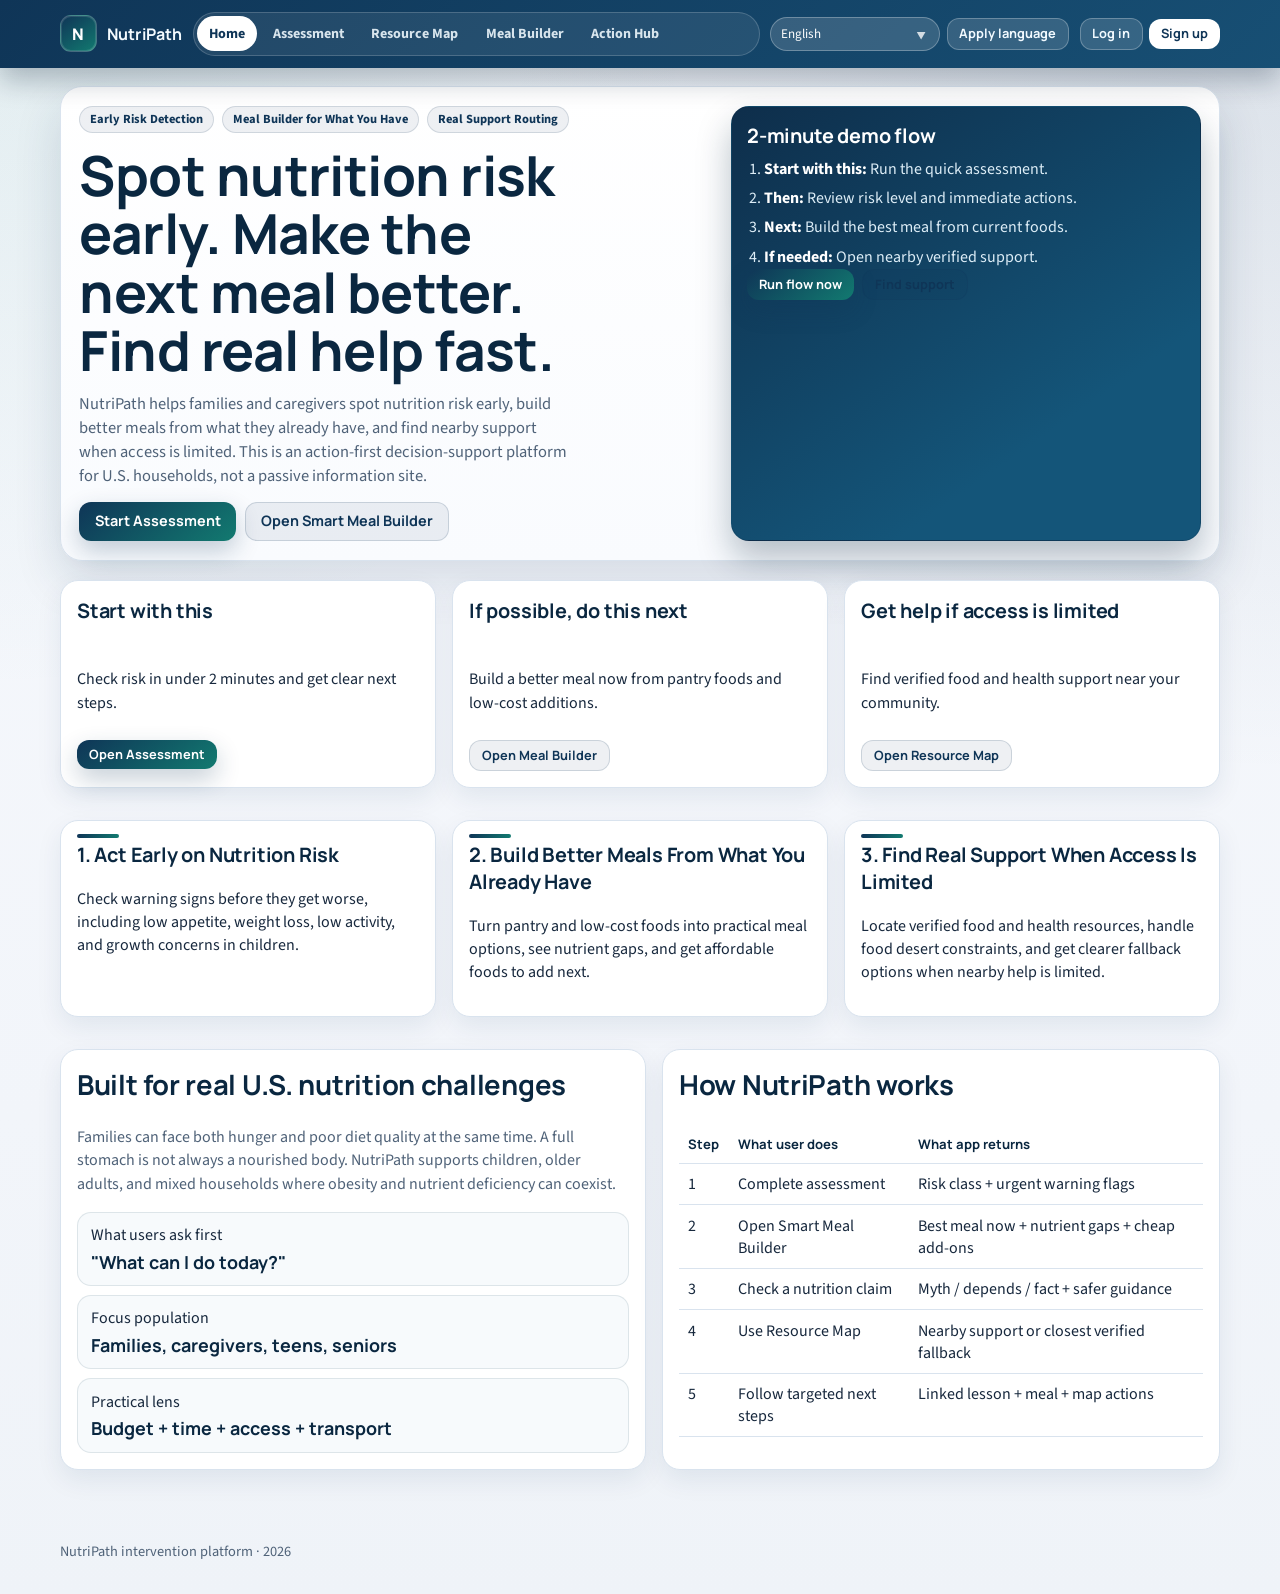
==== index.html @ 39fa7284 "feat: redesign NutriPath with premium app-shell UI and guided home flow" ====
<!doctype html>
<html lang="en">
 <head>
 <meta charset="UTF-8" />
 <meta name="viewport" content="width=device-width, initial-scale=1.0" />
 <meta name="theme-color" content="#0b3c5d" />
 <title>NutriPath | Nutrition Decision Support</title>
 <link rel="manifest" href="./manifest.webmanifest" />
 <link rel="stylesheet" href="./styles.css" />
 </head>
 <body data-page="home" data-title-key="title_home">
 <header class="topbar">
 <div class="container nav">
 <a class="brand" href="./index.html">
 <span class="brand-mark">N</span>
 <span>NutriPath</span>
 </a>
 <nav class="nav-links" aria-label="Primary navigation">
 <a class="nav-link" data-nav="home" href="./index.html">Home</a>
 <a class="nav-link" data-nav="assessment" href="./assessment.html">Assessment</a>
 <a class="nav-link" data-nav="map" href="./map.html">Resource Map</a>
 <a class="nav-link" data-nav="meal" href="./meal-builder.html">Meal Builder</a>
 <a class="nav-link" data-nav="learn" href="./learn.html">Action Hub</a>
 </nav>
 </div>
 </header>

 <main class="container">
 <section class="hero hero-split">
 <div class="hero-main">
 <div class="badges">
 <span class="badge">Early Risk Detection</span>
 <span class="badge">Meal Builder for What You Have</span>
 <span class="badge">Real Support Routing</span>
 </div>
 <h1>Spot nutrition risk early. Make the next meal better. Find real help fast.</h1>
 <p>
 NutriPath helps families and caregivers spot nutrition risk early, build better meals from what they already have, and find nearby support when access is limited.
 This is an action-first decision-support platform for U.S. households, not a passive information site.
 </p>
 <div class="cta-row">
 <a class="btn btn-primary" href="./assessment.html">Start Assessment</a>
 <a class="btn btn-secondary" href="./meal-builder.html">Open Smart Meal Builder</a>
 </div>
 </div>
 <aside class="hero-side">
 <h3>2-minute demo flow</h3>
 <ol class="flow-list">
 <li><strong>Start with this:</strong> Run the quick assessment.</li>
 <li><strong>Then:</strong> Review risk level and immediate actions.</li>
 <li><strong>Next:</strong> Build the best meal from current foods.</li>
 <li><strong>If needed:</strong> Open nearby verified support.</li>
 </ol>
 <div class="cta-row">
 <a class="btn btn-primary btn-small" href="./assessment.html">Run flow now</a>
 <a class="btn btn-secondary btn-small" href="./map.html">Find support</a>
 </div>
 </aside>
 </section>

 <section class="section grid-3 home-quick-actions">
 <article class="card quick-action-card">
 <h3>Start with this</h3>
 <p>Check risk in under 2 minutes and get clear next steps.</p>
 <a class="btn btn-primary btn-small" href="./assessment.html">Open Assessment</a>
 </article>
 <article class="card quick-action-card">
 <h3>If possible, do this next</h3>
 <p>Build a better meal now from pantry foods and low-cost additions.</p>
 <a class="btn btn-secondary btn-small" href="./meal-builder.html">Open Meal Builder</a>
 </article>
 <article class="card quick-action-card">
 <h3>Get help if access is limited</h3>
 <p>Find verified food and health support near your community.</p>
 <a class="btn btn-secondary btn-small" href="./map.html">Open Resource Map</a>
 </article>
 </section>

 <section class="section grid-3">
 <article class="card feature-card">
 <h3>1. Act Early on Nutrition Risk</h3>
 <p>
 Check warning signs before they get worse, including low appetite, weight loss, low activity, and growth concerns in children.
 </p>
 </article>
 <article class="card feature-card">
 <h3>2. Build Better Meals From What You Already Have</h3>
 <p>
 Turn pantry and low-cost foods into practical meal options, see nutrient gaps, and get affordable foods to add next.
 </p>
 </article>
 <article class="card feature-card">
 <h3>3. Find Real Support When Access Is Limited</h3>
 <p>
 Locate verified food and health resources, handle food desert constraints, and get clearer fallback options when nearby help is limited.
 </p>
 </article>
 </section>

 <section class="section grid-2">
 <article class="card">
 <h2>Built for real U.S. nutrition challenges</h2>
 <p class="subtle">
 Families can face both hunger and poor diet quality at the same time. A full stomach is not always a nourished body.
 NutriPath supports children, older adults, and mixed households where obesity and nutrient deficiency can coexist.
 </p>
 <div class="kpi">
 <span>What users ask first</span>
 <strong>"What can I do today?"</strong>
 </div>
 <div class="kpi">
 <span>Focus population</span>
 <strong>Families, caregivers, teens, seniors</strong>
 </div>
 <div class="kpi">
 <span>Practical lens</span>
 <strong>Budget + time + access + transport</strong>
 </div>
 </article>

 <article class="card">
 <h2>How NutriPath works</h2>
 <table class="table" aria-label="Core app flow">
 <thead>
 <tr>
 <th>Step</th>
 <th>What user does</th>
 <th>What app returns</th>
 </tr>
 </thead>
 <tbody>
 <tr>
 <td>1</td>
 <td>Complete assessment</td>
 <td>Risk class + urgent warning flags</td>
 </tr>
 <tr>
 <td>2</td>
 <td>Open Smart Meal Builder</td>
 <td>Best meal now + nutrient gaps + cheap add-ons</td>
 </tr>
 <tr>
 <td>3</td>
 <td>Check a nutrition claim</td>
 <td>Myth / depends / fact + safer guidance</td>
 </tr>
 <tr>
 <td>4</td>
 <td>Use Resource Map</td>
 <td>Nearby support or closest verified fallback</td>
 </tr>
 <tr>
 <td>5</td>
 <td>Follow targeted next steps</td>
 <td>Linked lesson + meal + map actions</td>
 </tr>
 </tbody>
 </table>
 </article>
 </section>
 </main>

 <footer class="container footer"><span>NutriPath intervention platform</span> · <span id="year"></span></footer>

 <script src="./app.js"></script>
 </body>
</html>
---- styles.css ----
@import url('https://fonts.googleapis.com/css2?family=Manrope:wght@500;600;700;800&family=Source+Sans+3:wght@400;500;600;700&display=swap');

:root {
  --bg: #f3f6fb;
  --surface: #ffffff;
  --surface-soft: #f7fafc;
  --ink: #17283d;
  --ink-soft: #4f6278;
  --line: #d9e3ee;
  --line-strong: #bdccda;
  --primary: #0f3557;
  --primary-strong: #0a2740;
  --accent: #127a70;
  --accent-soft: #d9f1ee;
  --warn: #a96416;
  --danger: #b12e40;
  --success: #1b6a49;
  --shadow-sm: 0 10px 26px rgba(15, 53, 87, 0.08);
  --shadow-md: 0 20px 48px rgba(15, 53, 87, 0.14);
  --radius-xs: 10px;
  --radius-sm: 14px;
  --radius-md: 18px;
  --radius-lg: 22px;
}

* {
  box-sizing: border-box;
}

html {
  scroll-behavior: smooth;
}

body {
  margin: 0;
  min-height: 100vh;
  overflow-x: hidden;
  color: var(--ink);
  font-family: 'Source Sans 3', sans-serif;
  background:
    radial-gradient(circle at 0% 0%, rgba(18, 122, 112, 0.09), transparent 34%),
    radial-gradient(circle at 100% 0%, rgba(15, 53, 87, 0.12), transparent 38%),
    linear-gradient(180deg, #f7f9fd 0%, #f2f5fa 70%, #eff3f8 100%);
}

a {
  color: inherit;
  text-decoration: none;
}

img {
  max-width: 100%;
}

p,
li {
  line-height: 1.45;
}

h1,
h2,
h3,
h4 {
  margin-top: 0;
  color: var(--primary-strong);
  font-family: Manrope, sans-serif;
  letter-spacing: -0.01em;
}

h2 {
  font-size: clamp(1.32rem, 2.15vw, 1.8rem);
}

h3 {
  font-size: clamp(1.09rem, 1.55vw, 1.34rem);
}

main.container {
  padding-bottom: 2rem;
}

.container {
  width: min(1160px, calc(100% - 2.1rem));
  margin: 0 auto;
}

.topbar {
  position: sticky;
  top: 0;
  z-index: 70;
  background: linear-gradient(135deg, #0f3557 0%, #174f74 100%);
  box-shadow: 0 12px 28px rgba(8, 30, 50, 0.28);
}

.nav {
  display: grid;
  grid-template-columns: auto minmax(350px, 1fr) auto auto;
  gap: 0.65rem;
  align-items: center;
  padding: 0.74rem 0;
}

.brand {
  display: inline-flex;
  align-items: center;
  gap: 0.62rem;
  color: #f4fbff;
  font-family: Manrope, sans-serif;
  font-weight: 700;
  letter-spacing: 0.01em;
}

.brand-mark {
  width: 37px;
  height: 37px;
  border-radius: 11px;
  display: grid;
  place-items: center;
  color: #fff;
  font-weight: 800;
  background: linear-gradient(145deg, #0f3557 0%, #127a70 100%);
  border: 1px solid rgba(255, 255, 255, 0.22);
  box-shadow: inset 0 0 0 1px rgba(255, 255, 255, 0.12);
}

.nav-links {
  min-width: 0;
  display: inline-flex;
  align-items: center;
  flex-wrap: wrap;
  gap: 0.24rem;
  padding: 0.22rem;
  border-radius: 999px;
  border: 1px solid rgba(255, 255, 255, 0.18);
  background: rgba(255, 255, 255, 0.08);
}

.nav-link {
  display: inline-flex;
  align-items: center;
  justify-content: center;
  border-radius: 999px;
  padding: 0.47rem 0.74rem;
  font-size: 0.88rem;
  font-weight: 700;
  color: rgba(241, 251, 255, 0.88);
  transition: background-color 0.18s ease, color 0.18s ease;
}

.nav-link:hover,
.nav-link:focus-visible,
.nav-link.active {
  background: #ffffff;
  color: #0f3557;
}

.lang-widget,
.auth-controls {
  display: inline-flex;
  align-items: center;
  gap: 0.38rem;
  flex-wrap: nowrap;
}

.lang-widget input {
  width: 170px;
  min-width: 130px;
  border-radius: 999px;
  border: 1px solid rgba(255, 255, 255, 0.28);
  background: rgba(255, 255, 255, 0.15);
  color: #fff;
  padding: 0.45rem 0.6rem;
  font-size: 0.82rem;
}

.lang-widget input::placeholder {
  color: rgba(240, 249, 255, 0.82);
}

.topbar .btn-secondary {
  border: 1px solid rgba(255, 255, 255, 0.26);
  background: rgba(255, 255, 255, 0.14);
  color: #f2faff;
}

.topbar .btn-secondary:hover,
.topbar .btn-secondary:focus-visible {
  background: rgba(255, 255, 255, 0.22);
}

.topbar .btn-primary {
  background: #ffffff;
  color: #0f3557;
  box-shadow: none;
}

.auth-user {
  border-radius: 999px;
  border: 1px solid rgba(255, 255, 255, 0.24);
  background: rgba(255, 255, 255, 0.12);
  color: #f2faff;
  font-size: 0.8rem;
  font-weight: 700;
  padding: 0.34rem 0.68rem;
}

.hero {
  margin-top: 1.15rem;
  border-radius: var(--radius-lg);
  border: 1px solid var(--line);
  background: linear-gradient(180deg, #ffffff 0%, #f9fbfe 100%);
  box-shadow: var(--shadow-md);
}

.hero-split {
  display: grid;
  grid-template-columns: minmax(0, 1.15fr) minmax(270px, 0.85fr);
  gap: 1rem;
  padding: 1.15rem;
}

.hero-main {
  display: grid;
  align-content: start;
  gap: 0.82rem;
}

.hero h1 {
  margin: 0;
  line-height: 1.06;
  color: var(--primary-strong);
  max-width: 14ch;
  font-size: clamp(2rem, 4.7vw, 3.45rem);
}

.hero p {
  margin: 0;
  max-width: 62ch;
  color: var(--ink-soft);
  font-size: 1.03rem;
}

.badges {
  display: flex;
  flex-wrap: wrap;
  gap: 0.5rem;
}

.badge {
  display: inline-flex;
  align-items: center;
  border-radius: 999px;
  border: 1px solid rgba(15, 53, 87, 0.14);
  background: rgba(15, 53, 87, 0.07);
  color: var(--primary);
  font-size: 0.78rem;
  font-weight: 700;
  padding: 0.23rem 0.62rem;
}

.hero-side {
  border-radius: var(--radius-md);
  border: 1px solid rgba(8, 39, 64, 0.16);
  background:
    linear-gradient(145deg, #0e2e4b 0%, #145579 72%),
    radial-gradient(circle at 80% 0%, rgba(125, 231, 214, 0.25), transparent 36%);
  color: #e9f8ff;
  padding: 0.95rem;
  box-shadow: 0 18px 34px rgba(8, 35, 58, 0.28);
}

.hero-side h3 {
  color: #ffffff;
  margin-bottom: 0.58rem;
}

.flow-list {
  margin: 0;
  padding-left: 1.05rem;
  display: grid;
  gap: 0.38rem;
  color: rgba(232, 247, 255, 0.95);
}

.flow-list strong {
  color: #ffffff;
}

.home-quick-actions {
  margin-top: 0.2rem;
}

.quick-action-card {
  display: grid;
  gap: 0.55rem;
  align-content: start;
  background: #ffffff;
}

.quick-action-card .btn {
  justify-self: start;
}

.cta-row {
  display: flex;
  flex-wrap: wrap;
  gap: 0.54rem;
}

.btn {
  appearance: none;
  border: 0;
  cursor: pointer;
  border-radius: 12px;
  display: inline-flex;
  align-items: center;
  justify-content: center;
  gap: 0.35rem;
  font-family: Manrope, sans-serif;
  font-size: 0.9rem;
  font-weight: 700;
  line-height: 1;
  padding: 0.72rem 0.96rem;
  transition: transform 0.16s ease, box-shadow 0.16s ease, background-color 0.16s ease;
}

.btn:hover,
.btn:focus-visible {
  transform: translateY(-1px);
}

.btn:focus-visible {
  outline: 3px solid rgba(18, 122, 112, 0.22);
  outline-offset: 2px;
}

.btn-small {
  font-size: 0.8rem;
  padding: 0.52rem 0.74rem;
}

.btn-primary {
  color: #ffffff;
  background: linear-gradient(140deg, #0f3557 0%, #127a70 100%);
  box-shadow: 0 10px 24px rgba(15, 53, 87, 0.24);
}

.btn-secondary {
  border: 1px solid rgba(15, 53, 87, 0.16);
  background: rgba(15, 53, 87, 0.07);
  color: var(--primary);
}

.btn-secondary:hover,
.btn-secondary:focus-visible {
  background: rgba(15, 53, 87, 0.12);
}

.btn-danger {
  background: var(--danger);
  color: #fff;
}

.section {
  padding-block: 1rem;
}

.page-header {
  padding: 1.55rem 0 0.78rem;
}

.page-title {
  margin: 0;
  color: var(--primary-strong);
  line-height: 1.06;
  font-size: clamp(1.85rem, 3.5vw, 2.7rem);
}

.page-desc,
.subtle,
.small-text,
.field-hint {
  color: var(--ink-soft);
}

.page-desc {
  margin-top: 0.4rem;
  max-width: 68ch;
}

.grid-3 {
  display: grid;
  grid-template-columns: repeat(3, minmax(0, 1fr));
  gap: 1rem;
}

.grid-2 {
  display: grid;
  grid-template-columns: 1.05fr 1fr;
  gap: 1rem;
}

.card {
  min-width: 0;
  border-radius: var(--radius-md);
  border: 1px solid var(--line);
  background: var(--surface);
  box-shadow: var(--shadow-sm);
  padding: 1rem;
}

.feature-card {
  position: relative;
  padding-top: 1.25rem;
}

.feature-card::before {
  content: '';
  position: absolute;
  top: 0.8rem;
  left: 1rem;
  width: 42px;
  height: 4px;
  border-radius: 999px;
  background: linear-gradient(90deg, #0f3557, #127a70);
}

.kpi {
  display: grid;
  gap: 0.22rem;
  margin-top: 0.54rem;
  border-radius: var(--radius-sm);
  border: 1px solid rgba(15, 53, 87, 0.11);
  background: var(--surface-soft);
  padding: 0.72rem 0.8rem;
}

.kpi strong {
  color: var(--primary-strong);
  font-family: Manrope, sans-serif;
  font-size: 1.12rem;
}

.form-grid {
  display: grid;
  grid-template-columns: repeat(2, minmax(0, 1fr));
  gap: 0.84rem;
}

.field {
  min-width: 0;
  display: grid;
  gap: 0.35rem;
}

.field label {
  color: var(--primary-strong);
  font-weight: 700;
}

.required-field-label::after {
  content: ' *';
  color: var(--danger);
  font-weight: 800;
}

input,
select,
textarea {
  width: 100%;
  border-radius: var(--radius-xs);
  border: 1px solid var(--line-strong);
  background: #fff;
  color: var(--ink);
  padding: 0.62rem 0.72rem;
  font: inherit;
  transition: border-color 0.2s ease, box-shadow 0.2s ease, background-color 0.2s ease;
}

input::placeholder,
textarea::placeholder {
  color: #8192a5;
}

input:focus,
select:focus,
textarea:focus {
  outline: none;
  border-color: var(--accent);
  box-shadow: 0 0 0 3px rgba(18, 122, 112, 0.19);
}

input[list]::-webkit-calendar-picker-indicator {
  opacity: 0.78;
}

.checkbox-grid {
  display: grid;
  grid-template-columns: repeat(3, minmax(0, 1fr));
  gap: 0.5rem;
}

.checkbox-item {
  display: flex;
  align-items: center;
  gap: 0.42rem;
  border-radius: var(--radius-xs);
  border: 1px solid var(--line);
  background: #fff;
  padding: 0.5rem 0.56rem;
}

.checkbox-item input {
  width: auto;
  accent-color: var(--accent);
}

.scroll-grid {
  max-height: 330px;
  overflow: auto;
  padding-right: 0.25rem;
}

.search-row {
  margin: 0.55rem 0 0.64rem;
}

.progress {
  width: 100%;
  height: 10px;
  border-radius: 999px;
  background: rgba(15, 53, 87, 0.12);
  overflow: hidden;
}

.progress > span {
  display: block;
  width: 0;
  height: 100%;
  border-radius: inherit;
  background: linear-gradient(90deg, #127a70 0%, #0f3557 100%);
  transition: width 0.2s ease;
}

.alert {
  border-radius: var(--radius-sm);
  border: 1px solid rgba(15, 53, 87, 0.16);
  background: rgba(15, 53, 87, 0.05);
  padding: 0.72rem 0.8rem;
}

.alert-danger {
  border-color: rgba(177, 46, 64, 0.35);
  background: rgba(177, 46, 64, 0.1);
}

.alert-warn {
  border-color: rgba(169, 100, 22, 0.35);
  background: rgba(169, 100, 22, 0.1);
}

.alert-success {
  border-color: rgba(27, 106, 73, 0.34);
  background: rgba(27, 106, 73, 0.1);
}

.risk-ring {
  width: 146px;
  aspect-ratio: 1;
  border-radius: 50%;
  margin: 0 auto;
  display: grid;
  place-items: center;
  background:
    radial-gradient(circle closest-side, #fff 77%, transparent 78% 100%),
    conic-gradient(var(--ring-color, var(--accent)) calc(var(--ring-progress, 0) * 1%), rgba(15, 53, 87, 0.14) 0);
}

.risk-ring strong {
  color: var(--primary-strong);
  font-family: Manrope, sans-serif;
  font-size: 1.48rem;
}

.table {
  width: 100%;
  border-collapse: collapse;
}

.table th,
.table td {
  border-bottom: 1px solid var(--line);
  padding: 0.58rem;
  text-align: left;
  vertical-align: top;
}

.table th {
  color: var(--primary-strong);
  font-family: Manrope, sans-serif;
  font-size: 0.82rem;
}

.map-shell {
  display: grid;
  grid-template-columns: 350px minmax(0, 1fr);
  gap: 1rem;
  align-items: start;
}

.map-frame {
  position: relative;
}

#resource-map {
  height: 560px;
  border-radius: var(--radius-md);
  border: 1px solid var(--line);
  overflow: hidden;
  box-shadow: var(--shadow-sm);
}

#resource-map .leaflet-popup-content {
  margin: 0.52rem 0.62rem;
}

#resource-map .leaflet-control-attribution {
  font-size: 0.66rem;
  background: rgba(255, 255, 255, 0.75);
  color: #4f6276;
  padding: 0.08rem 0.36rem;
}

.map-loading {
  position: absolute;
  right: 0.72rem;
  top: 0.72rem;
  z-index: 1000;
  display: inline-flex;
  align-items: center;
  gap: 0.4rem;
  border-radius: 999px;
  background: rgba(10, 39, 64, 0.93);
  color: #fff;
  padding: 0.4rem 0.66rem;
  font-size: 0.76rem;
  font-weight: 700;
  box-shadow: 0 12px 22px rgba(10, 39, 64, 0.28);
}

.map-loading-dot {
  width: 9px;
  height: 9px;
  border-radius: 50%;
  background: #99efe3;
  animation: mapPulse 1s ease-in-out infinite;
}

@keyframes mapPulse {
  0%,
  100% {
    opacity: 0.36;
    transform: scale(0.9);
  }
  50% {
    opacity: 1;
    transform: scale(1.1);
  }
}

.map-label {
  background: transparent;
  border: 0;
}

.map-label span {
  display: inline-block;
  white-space: nowrap;
  border-radius: 999px;
  border: 1px solid rgba(15, 53, 87, 0.14);
  background: rgba(255, 255, 255, 0.76);
  color: rgba(15, 53, 87, 0.9);
  font-family: Manrope, sans-serif;
  font-size: 0.62rem;
  font-weight: 700;
  line-height: 1.2;
  padding: 0.08rem 0.34rem;
}

.map-suggestions {
  margin-top: 0.2rem;
  border-radius: var(--radius-xs);
  border: 1px solid var(--line-strong);
  background: #fff;
  max-height: 190px;
  overflow: auto;
  box-shadow: 0 10px 20px rgba(10, 39, 64, 0.1);
}

.map-suggestion {
  width: 100%;
  border: 0;
  text-align: left;
  background: transparent;
  padding: 0.46rem 0.62rem;
  cursor: pointer;
  color: var(--ink);
  font: inherit;
}

.map-suggestion + .map-suggestion {
  border-top: 1px solid var(--line);
}

.map-suggestion:hover,
.map-suggestion:focus-visible {
  background: rgba(18, 122, 112, 0.13);
}

.map-feedback {
  margin: 0.18rem 0 0;
}

.map-location-confirm {
  margin: 0.5rem 0 0;
  color: var(--success);
  font-weight: 700;
}

.map-status {
  min-height: 1.2rem;
}

.map-status-info {
  color: var(--ink-soft);
}

.map-status-ok {
  color: var(--success);
}

.map-status-warn {
  color: var(--warn);
}

.map-stats {
  display: grid;
  gap: 0.24rem;
  margin-top: 0.4rem;
}

.map-stat-line {
  color: var(--ink-soft);
  font-size: 0.84rem;
}

.map-empty-state {
  margin-top: 0.72rem;
  border-radius: var(--radius-sm);
  border: 1px solid rgba(15, 53, 87, 0.14);
  background: linear-gradient(180deg, #ffffff 0%, #f6fbfa 100%);
  padding: 0.74rem;
}

.map-empty-state h4 {
  margin: 0.34rem 0;
}

.map-empty-icon {
  width: 24px;
  height: 24px;
  border-radius: 50%;
  display: grid;
  place-items: center;
  background: rgba(18, 122, 112, 0.16);
  color: var(--primary);
  font-family: Manrope, sans-serif;
  font-weight: 700;
  font-size: 0.82rem;
}

.resource-list {
  display: grid;
  gap: 0.58rem;
  max-height: 540px;
  overflow: auto;
  transition: opacity 0.18s ease;
}

.resource-list.is-loading {
  opacity: 0.56;
}

.resource-item {
  border-radius: var(--radius-xs);
  border: 1px solid var(--line);
  background: #fff;
  padding: 0.72rem;
  cursor: pointer;
  transition: border-color 0.18s ease, box-shadow 0.18s ease, transform 0.18s ease;
}

.resource-item:hover,
.resource-item:focus-visible {
  border-color: rgba(18, 122, 112, 0.44);
  box-shadow: 0 12px 22px rgba(10, 39, 64, 0.11);
  transform: translateY(-1px);
}

.resource-item-head {
  display: flex;
  align-items: flex-start;
  justify-content: space-between;
  gap: 0.45rem;
}

.resource-distance {
  flex-shrink: 0;
  border-radius: 999px;
  background: rgba(15, 53, 87, 0.1);
  color: var(--primary);
  font-size: 0.74rem;
  font-weight: 700;
  padding: 0.2rem 0.5rem;
}

.resource-meta {
  margin-top: 0.32rem;
  display: flex;
  align-items: center;
  justify-content: space-between;
  gap: 0.45rem;
}

.resource-hours,
.resource-services {
  color: var(--ink-soft);
  font-size: 0.82rem;
}

.resource-services {
  margin-top: 0.34rem;
}

.tag {
  display: inline-block;
  margin-right: 0.3rem;
  border-radius: 999px;
  background: rgba(18, 122, 112, 0.15);
  color: var(--primary);
  font-size: 0.72rem;
  font-weight: 700;
  padding: 0.2rem 0.52rem;
}

.tag.tag-clinic {
  background: rgba(177, 46, 64, 0.15);
  color: #8e1f31;
}

.tag.tag-food-support {
  background: rgba(169, 100, 22, 0.2);
  color: #7c4b0d;
}

.tag.tag-ngo {
  background: rgba(15, 53, 87, 0.14);
  color: #0f3557;
}

.map-resource-pin,
.map-resource-pin-muted {
  display: inline-block;
  border-radius: 50%;
}

.map-resource-pin {
  width: 14px;
  height: 14px;
  border: 2px solid #fff;
  box-shadow: 0 4px 9px rgba(10, 39, 64, 0.24);
}

.map-resource-pin-clinic {
  background: #b12e40;
}

.map-resource-pin-food-support {
  background: #a96416;
}

.map-resource-pin-ngo {
  background: #0f3557;
}

.map-resource-pin-muted {
  width: 9px;
  height: 9px;
  border: 1px solid rgba(15, 53, 87, 0.28);
  background: rgba(15, 53, 87, 0.16);
}

.map-cluster {
  background: rgba(15, 53, 87, 0.18);
  border-radius: 50%;
}

.map-cluster-badge {
  width: 34px;
  height: 34px;
  border-radius: 50%;
  border: 2px solid #fff;
  color: #fff;
  display: grid;
  place-items: center;
  font-family: Manrope, sans-serif;
  font-size: 0.78rem;
  font-weight: 700;
  background: linear-gradient(145deg, #0f3557, #1a6189);
  box-shadow: 0 8px 18px rgba(10, 39, 64, 0.24);
}

.map-popup {
  max-width: 230px;
}

.map-popup-title {
  margin-bottom: 0.3rem;
  line-height: 1.2;
}

.map-popup-meta,
.map-popup-services,
.map-popup-hours {
  color: var(--ink-soft);
  font-size: 0.8rem;
}

.metric-grid,
.lesson-grid {
  display: grid;
  grid-template-columns: repeat(3, minmax(0, 1fr));
  gap: 0.9rem;
}

.metric {
  border-radius: var(--radius-sm);
  border: 1px solid var(--line);
  background: #fff;
  padding: 0.84rem;
}

.metric span {
  color: var(--ink-soft);
  font-size: 0.84rem;
}

.metric strong {
  display: block;
  margin-top: 0.2rem;
  color: var(--primary-strong);
  font-family: Manrope, sans-serif;
  font-size: 1.2rem;
}

.lesson-card {
  border-radius: var(--radius-sm);
  border: 1px solid var(--line);
  background: #fff;
  padding: 0.95rem;
}

.action-hero {
  display: grid;
  gap: 0.74rem;
}

.tool-tabs-shell {
  display: grid;
  grid-template-columns: minmax(225px, 260px) minmax(0, 1fr);
  gap: 1rem;
  align-items: start;
}

.tool-tabs-nav {
  position: sticky;
  top: 5.3rem;
  display: grid;
  gap: 0.45rem;
  border-radius: var(--radius-sm);
  border: 1px solid var(--line);
  background: rgba(255, 255, 255, 0.94);
  box-shadow: var(--shadow-sm);
  padding: 0.55rem;
}

.tool-tab-btn {
  appearance: none;
  display: block;
  width: 100%;
  text-align: left;
  border-radius: 10px;
  border: 1px solid transparent;
  background: transparent;
  color: var(--ink-soft);
  font-weight: 700;
  padding: 0.56rem 0.68rem;
  cursor: pointer;
  transition: border-color 0.18s ease, background-color 0.18s ease, color 0.18s ease;
}

.tool-tab-btn:hover,
.tool-tab-btn:focus-visible {
  border-color: rgba(18, 122, 112, 0.34);
  background: rgba(18, 122, 112, 0.09);
  color: var(--primary);
}

.tool-tab-btn.active {
  border-color: rgba(18, 122, 112, 0.68);
  background: rgba(18, 122, 112, 0.15);
  color: var(--primary-strong);
}

.tool-tabs-panels {
  min-width: 0;
}

.tool-focus-actions {
  margin-bottom: 0.65rem;
}

.tool-panel {
  display: none;
}

.tool-panel.is-active {
  display: grid;
  animation: panelFade 0.22s ease;
}

.tool-tabs-shell.overview-mode .tool-panel {
  display: grid;
  animation: none;
}

.tool-tabs-shell.overview-mode .tool-tab-btn.active {
  border-color: transparent;
  background: transparent;
  color: var(--ink-soft);
}

.tool-tabs-shell.single-tool-view {
  grid-template-columns: 1fr;
}

.tool-tabs-shell.single-tool-view .tool-tabs-nav {
  display: none;
}

@keyframes panelFade {
  from {
    opacity: 0.2;
    transform: translateY(3px);
  }
  to {
    opacity: 1;
    transform: translateY(0);
  }
}

.action-tool-grid {
  display: grid;
  grid-template-columns: repeat(2, minmax(0, 1fr));
  gap: 0.95rem;
}

.tool-card {
  display: grid;
  gap: 0.45rem;
  align-content: start;
}

.tool-result {
  margin-top: 0.72rem;
  border-radius: var(--radius-sm);
  border: 1px solid rgba(15, 53, 87, 0.14);
  background: linear-gradient(180deg, #ffffff 0%, #f3f8fb 100%);
  padding: 0.74rem;
}

.result-head {
  display: flex;
  align-items: center;
  justify-content: space-between;
  gap: 0.45rem;
  margin-bottom: 0.4rem;
}

.severity-badge {
  display: inline-flex;
  align-items: center;
  border-radius: 999px;
  padding: 0.2rem 0.58rem;
  font-family: Manrope, sans-serif;
  font-size: 0.77rem;
  font-weight: 800;
}

.severity-low {
  background: rgba(27, 106, 73, 0.15);
  color: #155638;
}

.severity-moderate {
  background: rgba(169, 100, 22, 0.2);
  color: #704208;
}

.severity-high {
  background: rgba(177, 46, 64, 0.15);
  color: #861f31;
}

.severity-urgent {
  background: rgba(177, 46, 64, 0.24);
  color: #761627;
}

.tool-action-row {
  display: flex;
  flex-wrap: wrap;
  gap: 0.45rem;
  margin-top: 0.52rem;
}

.tool-columns {
  display: grid;
  grid-template-columns: repeat(2, minmax(0, 1fr));
  gap: 0.8rem;
}

.tool-columns h4 {
  margin: 0.22rem 0 0.4rem;
}

.tool-columns ul,
.tool-columns ol,
.tool-result ul,
.tool-result ol,
#hub-food-results ul,
#risk-reasons-list,
#actions-list {
  margin: 0;
  padding-left: 1.03rem;
  display: grid;
  gap: 0.32rem;
}

.voice-last-summary {
  margin-top: 0.66rem;
  border-radius: var(--radius-xs);
  border: 1px solid rgba(15, 53, 87, 0.14);
  background: rgba(15, 53, 87, 0.05);
  color: var(--ink-soft);
  font-size: 0.9rem;
  padding: 0.6rem;
}

.recipe-widget-grid {
  display: grid;
  grid-template-columns: repeat(2, minmax(0, 1fr));
  gap: 0.9rem;
  margin-top: 0.9rem;
}

.recipe-tabs-shell {
  margin-top: 0.9rem;
}

.recipe-tabs-nav {
  position: static;
}

.recipe-tool {
  display: grid;
  gap: 0.45rem;
  align-content: start;
  box-shadow: none;
}

.recipe-tool h4 {
  margin-bottom: 0.1rem;
}

.recipe-result {
  min-height: 56px;
  margin-top: 0.42rem;
  border-radius: var(--radius-xs);
  border: 1px solid rgba(15, 53, 87, 0.14);
  background: rgba(15, 53, 87, 0.04);
  color: var(--ink-soft);
  font-size: 0.88rem;
  padding: 0.58rem;
}

.recipe-result.is-loading {
  opacity: 0.72;
}

.recipe-result .recipe-list {
  margin: 0;
  padding-left: 1.03rem;
  display: grid;
  gap: 0.3rem;
}

.recipe-result .recipe-mini-card {
  border-radius: var(--radius-xs);
  border: 1px solid var(--line);
  background: #fff;
  padding: 0.45rem;
  margin-bottom: 0.42rem;
}

.recipe-result .recipe-mini-card:last-child {
  margin-bottom: 0;
}

.lesson-card-strong {
  display: grid;
  gap: 0.52rem;
}

.lesson-card-strong h3,
.lesson-card-strong h4 {
  margin: 0;
}

.lesson-card-strong ul {
  margin: 0;
  padding-left: 1.03rem;
  display: grid;
  gap: 0.35rem;
}

.lesson-card-strong li {
  color: var(--ink-soft);
}

.voice-script {
  display: grid;
  gap: 0.4rem;
}

.voice-script p {
  margin: 0;
  border-radius: var(--radius-xs);
  border: 1px solid rgba(15, 53, 87, 0.12);
  background: rgba(15, 53, 87, 0.04);
  color: var(--ink-soft);
  padding: 0.56rem 0.64rem;
}

.voice-script p.spoken-active {
  border-color: rgba(18, 122, 112, 0.44);
  background: rgba(18, 122, 112, 0.14);
  color: var(--primary-strong);
  box-shadow: 0 0 0 3px rgba(18, 122, 112, 0.14);
}

.myth-result-card {
  border: 1px solid rgba(15, 53, 87, 0.14);
  background: linear-gradient(180deg, #ffffff 0%, #f3faf9 100%);
}

.claim-result-head {
  display: flex;
  align-items: center;
  justify-content: space-between;
  margin-bottom: 0.32rem;
}

.tag.claim-badge-myth {
  background: rgba(177, 46, 64, 0.15);
  color: #8e1f31;
}

.tag.claim-badge-depends {
  background: rgba(169, 100, 22, 0.22);
  color: #704208;
}

.tag.claim-badge-fact {
  background: rgba(27, 106, 73, 0.15);
  color: #155638;
}

.next-step-grid {
  display: grid;
  grid-template-columns: repeat(2, minmax(0, 1fr));
  gap: 0.8rem;
}

.next-step-grid .card {
  box-shadow: none;
  border: 1px solid var(--line);
}

.selected-foods {
  display: flex;
  flex-wrap: wrap;
  gap: 0.42rem;
  margin-top: 0.64rem;
}

.selected-food-chip {
  display: inline-flex;
  align-items: center;
  gap: 0.34rem;
  border-radius: 999px;
  border: 1px solid rgba(15, 53, 87, 0.16);
  background: rgba(18, 122, 112, 0.13);
  color: var(--primary);
  font-size: 0.8rem;
  font-weight: 700;
  padding: 0.24rem 0.54rem;
}

.selected-food-chip button {
  border: 0;
  background: transparent;
  color: var(--primary);
  font-weight: 800;
  line-height: 1;
  padding: 0;
  cursor: pointer;
}

#hub-food-results .card {
  box-shadow: none;
}

.meal-builder-results {
  transition: opacity 0.2s ease;
}

.meal-idea-item {
  list-style: none;
  border-radius: var(--radius-xs);
  border: 1px solid rgba(15, 53, 87, 0.14);
  background: rgba(18, 122, 112, 0.08);
  padding: 0.55rem 0.65rem;
}

.meal-idea-name {
  display: block;
  margin-bottom: 0.2rem;
  color: var(--primary-strong);
  font-family: Manrope, sans-serif;
}

.auth-shell {
  display: grid;
  grid-template-columns: repeat(2, minmax(0, 1fr));
  gap: 1rem;
}

.history-list {
  display: grid;
  gap: 0.58rem;
}

.history-item {
  border-radius: var(--radius-xs);
  border: 1px solid var(--line);
  background: #fff;
  padding: 0.65rem 0.72rem;
}

.footer {
  padding: 1.45rem 0 2rem;
  color: var(--ink-soft);
  font-size: 0.9rem;
}

.status-msg {
  margin-top: 0.45rem;
  font-size: 0.9rem;
}

.status-ok {
  color: var(--success);
}

.status-err {
  color: var(--danger);
}

.hide {
  display: none !important;
}

@media (max-width: 1180px) {
  .nav {
    grid-template-columns: auto minmax(0, 1fr) auto;
  }

  .auth-controls {
    grid-column: 3;
  }

  .lang-widget {
    grid-column: 1 / -1;
    justify-self: end;
  }

  .map-shell {
    grid-template-columns: 1fr;
  }
}

@media (max-width: 980px) {
  .grid-3,
  .grid-2,
  .lesson-grid,
  .metric-grid,
  .checkbox-grid,
  .form-grid,
  .next-step-grid,
  .tool-columns,
  .action-tool-grid,
  .tool-tabs-shell,
  .auth-shell,
  .hero-split {
    grid-template-columns: 1fr;
  }

  .tool-tabs-nav {
    position: static;
    grid-template-columns: repeat(2, minmax(0, 1fr));
  }

  #resource-map {
    height: 430px;
  }
}

@media (max-width: 760px) {
  .container {
    width: min(1160px, calc(100% - 1.2rem));
  }

  .nav {
    grid-template-columns: 1fr;
    justify-items: stretch;
  }

  .brand {
    justify-self: start;
  }

  .nav-links {
    width: 100%;
    overflow-x: auto;
    flex-wrap: nowrap;
  }

  .lang-widget,
  .auth-controls {
    width: 100%;
    justify-content: flex-start;
    flex-wrap: wrap;
  }

  .lang-widget input {
    width: auto;
    min-width: 0;
    flex: 1 1 auto;
  }

  .tool-tabs-nav {
    grid-template-columns: 1fr;
  }

  .hero {
    margin-top: 0.95rem;
  }

  .hero-split {
    padding: 0.92rem;
  }

  .hero h1 {
    max-width: none;
    font-size: clamp(1.72rem, 7vw, 2.45rem);
  }

  .btn {
    min-height: 42px;
  }

  #resource-map {
    height: 370px;
  }
}
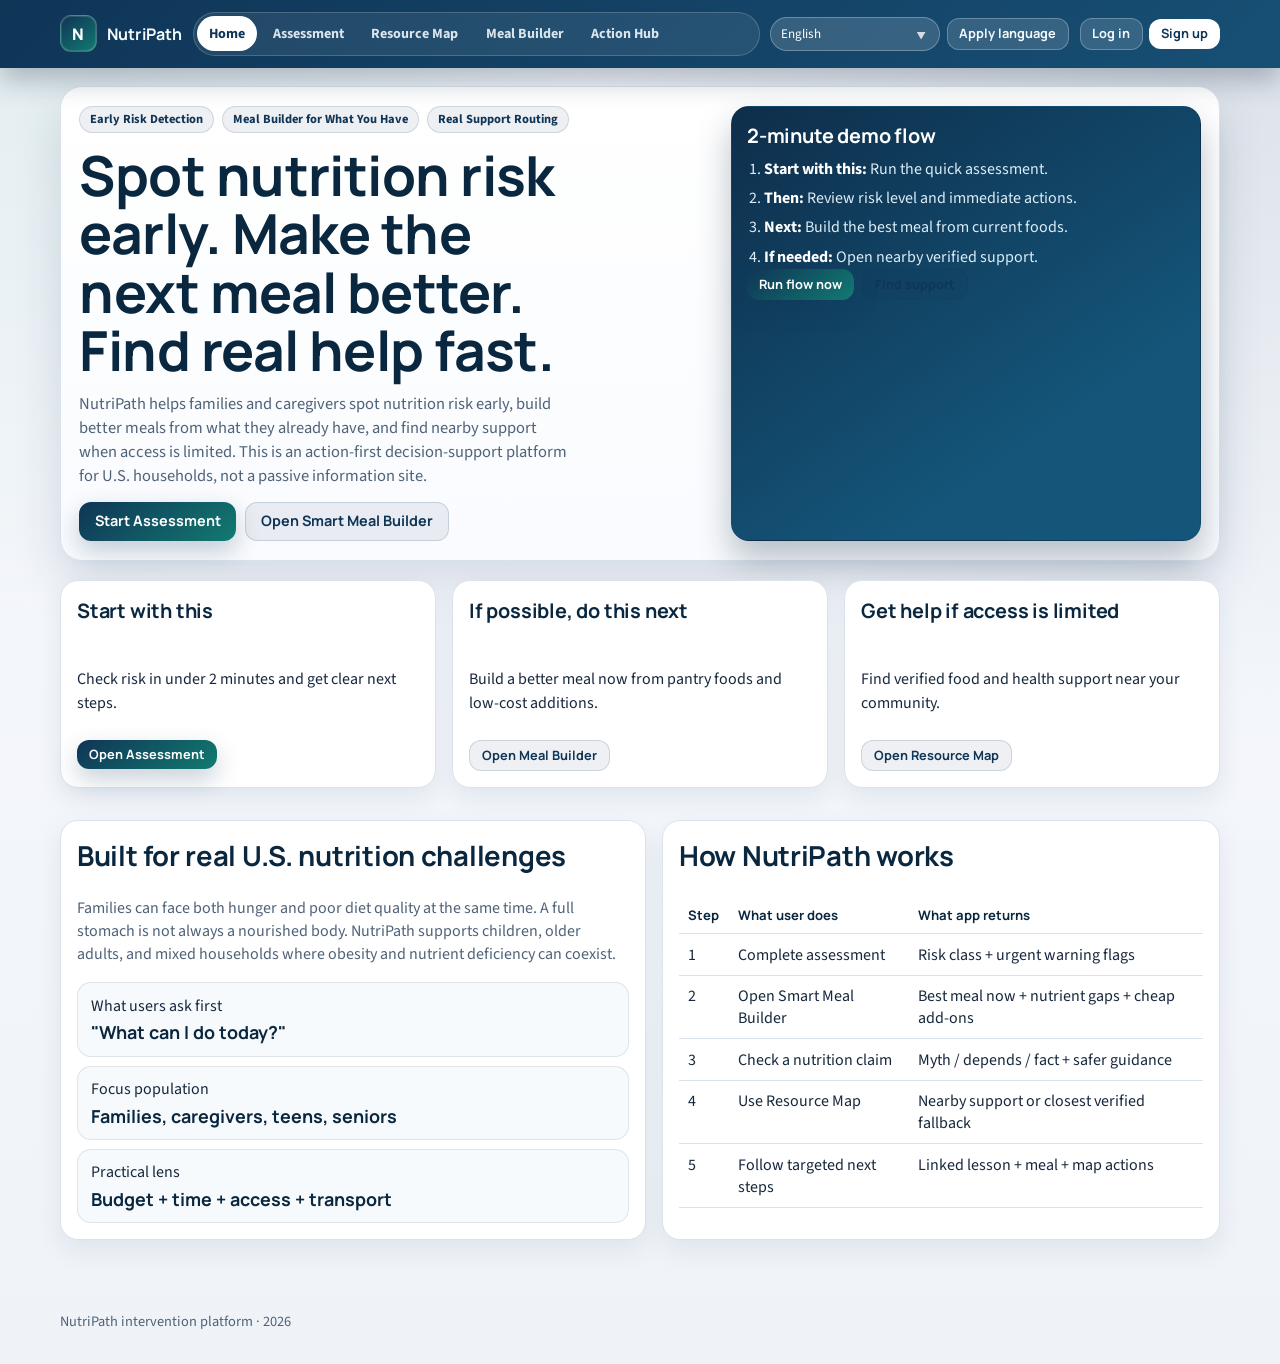
==== commit 0316bc81: "chore: remove homepage three-feature explainer section" ====
--- a/index.html
+++ b/index.html
@@ -76,27 +76,6 @@
  </article>
  </section>
 
- <section class="section grid-3">
- <article class="card feature-card">
- <h3>1. Act Early on Nutrition Risk</h3>
- <p>
- Check warning signs before they get worse, including low appetite, weight loss, low activity, and growth concerns in children.
- </p>
- </article>
- <article class="card feature-card">
- <h3>2. Build Better Meals From What You Already Have</h3>
- <p>
- Turn pantry and low-cost foods into practical meal options, see nutrient gaps, and get affordable foods to add next.
- </p>
- </article>
- <article class="card feature-card">
- <h3>3. Find Real Support When Access Is Limited</h3>
- <p>
- Locate verified food and health resources, handle food desert constraints, and get clearer fallback options when nearby help is limited.
- </p>
- </article>
- </section>
-
  <section class="section grid-2">
  <article class="card">
  <h2>Built for real U.S. nutrition challenges</h2>
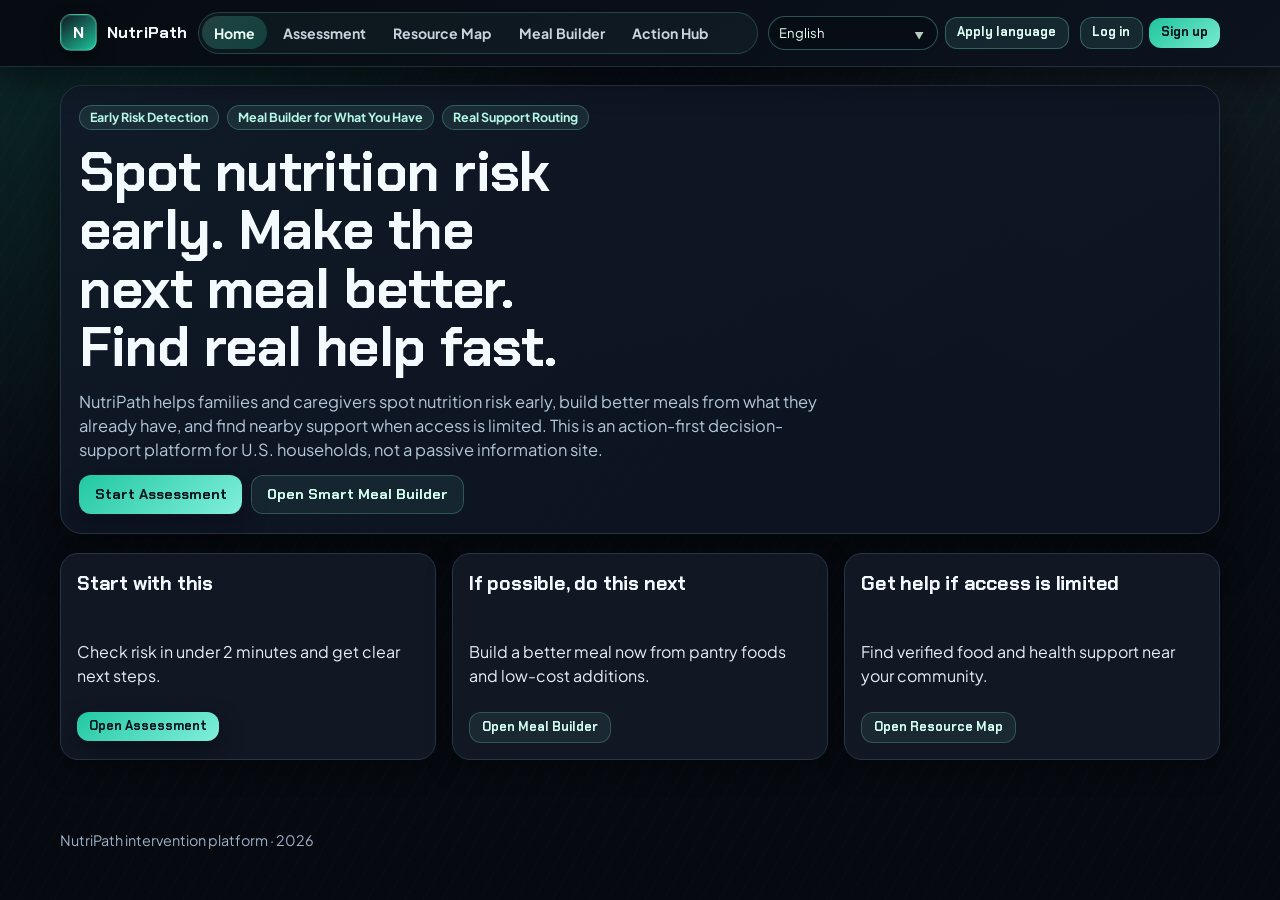
==== commit 9c8f745c: "chore: remove home demo-flow and challenges/how-it-works sections" ====
--- a/index.html
+++ b/index.html
@@ -43,19 +43,6 @@
  <a class="btn btn-secondary" href="./meal-builder.html">Open Smart Meal Builder</a>
  </div>
  </div>
- <aside class="hero-side">
- <h3>2-minute demo flow</h3>
- <ol class="flow-list">
- <li><strong>Start with this:</strong> Run the quick assessment.</li>
- <li><strong>Then:</strong> Review risk level and immediate actions.</li>
- <li><strong>Next:</strong> Build the best meal from current foods.</li>
- <li><strong>If needed:</strong> Open nearby verified support.</li>
- </ol>
- <div class="cta-row">
- <a class="btn btn-primary btn-small" href="./assessment.html">Run flow now</a>
- <a class="btn btn-secondary btn-small" href="./map.html">Find support</a>
- </div>
- </aside>
  </section>
 
  <section class="section grid-3 home-quick-actions">
@@ -76,67 +63,6 @@
  </article>
  </section>
 
- <section class="section grid-2">
- <article class="card">
- <h2>Built for real U.S. nutrition challenges</h2>
- <p class="subtle">
- Families can face both hunger and poor diet quality at the same time. A full stomach is not always a nourished body.
- NutriPath supports children, older adults, and mixed households where obesity and nutrient deficiency can coexist.
- </p>
- <div class="kpi">
- <span>What users ask first</span>
- <strong>"What can I do today?"</strong>
- </div>
- <div class="kpi">
- <span>Focus population</span>
- <strong>Families, caregivers, teens, seniors</strong>
- </div>
- <div class="kpi">
- <span>Practical lens</span>
- <strong>Budget + time + access + transport</strong>
- </div>
- </article>
-
- <article class="card">
- <h2>How NutriPath works</h2>
- <table class="table" aria-label="Core app flow">
- <thead>
- <tr>
- <th>Step</th>
- <th>What user does</th>
- <th>What app returns</th>
- </tr>
- </thead>
- <tbody>
- <tr>
- <td>1</td>
- <td>Complete assessment</td>
- <td>Risk class + urgent warning flags</td>
- </tr>
- <tr>
- <td>2</td>
- <td>Open Smart Meal Builder</td>
- <td>Best meal now + nutrient gaps + cheap add-ons</td>
- </tr>
- <tr>
- <td>3</td>
- <td>Check a nutrition claim</td>
- <td>Myth / depends / fact + safer guidance</td>
- </tr>
- <tr>
- <td>4</td>
- <td>Use Resource Map</td>
- <td>Nearby support or closest verified fallback</td>
- </tr>
- <tr>
- <td>5</td>
- <td>Follow targeted next steps</td>
- <td>Linked lesson + meal + map actions</td>
- </tr>
- </tbody>
- </table>
- </article>
- </section>
  </main>
 
  <footer class="container footer"><span>NutriPath intervention platform</span> · <span id="year"></span></footer>
--- a/styles.css
+++ b/styles.css
@@ -1,22 +1,22 @@
-@import url('https://fonts.googleapis.com/css2?family=Manrope:wght@500;600;700;800&family=Source+Sans+3:wght@400;500;600;700&display=swap');
+@import url('https://fonts.googleapis.com/css2?family=Chakra+Petch:wght@500;600;700&family=Plus+Jakarta+Sans:wght@400;500;600;700&display=swap');
 
 :root {
-  --bg: #f3f6fb;
-  --surface: #ffffff;
-  --surface-soft: #f7fafc;
-  --ink: #17283d;
-  --ink-soft: #4f6278;
-  --line: #d9e3ee;
-  --line-strong: #bdccda;
-  --primary: #0f3557;
-  --primary-strong: #0a2740;
-  --accent: #127a70;
-  --accent-soft: #d9f1ee;
-  --warn: #a96416;
-  --danger: #b12e40;
-  --success: #1b6a49;
-  --shadow-sm: 0 10px 26px rgba(15, 53, 87, 0.08);
-  --shadow-md: 0 20px 48px rgba(15, 53, 87, 0.14);
+  --bg: #070a12;
+  --surface: #111723;
+  --surface-soft: #161f2e;
+  --ink: #e5edf7;
+  --ink-soft: #9eb0c6;
+  --line: #273548;
+  --line-strong: #32445e;
+  --primary: #7cead3;
+  --primary-strong: #f4f9ff;
+  --accent: #1ec49c;
+  --accent-soft: rgba(30, 196, 156, 0.12);
+  --warn: #ffbc62;
+  --danger: #ff6f8e;
+  --success: #56e6a7;
+  --shadow-sm: 0 10px 26px rgba(0, 0, 0, 0.34);
+  --shadow-md: 0 20px 48px rgba(0, 0, 0, 0.45);
   --radius-xs: 10px;
   --radius-sm: 14px;
   --radius-md: 18px;
@@ -36,11 +36,27 @@
   min-height: 100vh;
   overflow-x: hidden;
   color: var(--ink);
-  font-family: 'Source Sans 3', sans-serif;
+  font-family: 'Plus Jakarta Sans', sans-serif;
   background:
-    radial-gradient(circle at 0% 0%, rgba(18, 122, 112, 0.09), transparent 34%),
-    radial-gradient(circle at 100% 0%, rgba(15, 53, 87, 0.12), transparent 38%),
-    linear-gradient(180deg, #f7f9fd 0%, #f2f5fa 70%, #eff3f8 100%);
+    radial-gradient(circle at 8% 0%, rgba(30, 196, 156, 0.16), transparent 35%),
+    radial-gradient(circle at 92% 0%, rgba(124, 234, 211, 0.08), transparent 32%),
+    linear-gradient(180deg, #090d16 0%, #070b12 58%, #06090f 100%);
+}
+
+body::before {
+  content: '';
+  position: fixed;
+  inset: 0;
+  pointer-events: none;
+  z-index: -1;
+  background:
+    repeating-linear-gradient(
+      120deg,
+      rgba(255, 255, 255, 0.015) 0,
+      rgba(255, 255, 255, 0.015) 1px,
+      transparent 1px,
+      transparent 16px
+    );
 }
 
 a {
@@ -63,7 +79,7 @@
 h4 {
   margin-top: 0;
   color: var(--primary-strong);
-  font-family: Manrope, sans-serif;
+  font-family: 'Chakra Petch', sans-serif;
   letter-spacing: -0.01em;
 }
 
@@ -88,8 +104,10 @@
   position: sticky;
   top: 0;
   z-index: 70;
-  background: linear-gradient(135deg, #0f3557 0%, #174f74 100%);
-  box-shadow: 0 12px 28px rgba(8, 30, 50, 0.28);
+  background: linear-gradient(140deg, rgba(7, 11, 18, 0.96) 0%, rgba(12, 19, 31, 0.95) 100%);
+  border-bottom: 1px solid rgba(124, 234, 211, 0.16);
+  box-shadow: 0 14px 30px rgba(0, 0, 0, 0.45);
+  backdrop-filter: blur(10px);
 }
 
 .nav {
@@ -104,8 +122,8 @@
   display: inline-flex;
   align-items: center;
   gap: 0.62rem;
-  color: #f4fbff;
-  font-family: Manrope, sans-serif;
+  color: var(--primary-strong);
+  font-family: 'Chakra Petch', sans-serif;
   font-weight: 700;
   letter-spacing: 0.01em;
 }
@@ -118,9 +136,9 @@
   place-items: center;
   color: #fff;
   font-weight: 800;
-  background: linear-gradient(145deg, #0f3557 0%, #127a70 100%);
-  border: 1px solid rgba(255, 255, 255, 0.22);
-  box-shadow: inset 0 0 0 1px rgba(255, 255, 255, 0.12);
+  background: linear-gradient(145deg, #0f151f 0%, #1ec49c 100%);
+  border: 1px solid rgba(124, 234, 211, 0.34);
+  box-shadow: inset 0 0 0 1px rgba(124, 234, 211, 0.18), 0 8px 18px rgba(0, 0, 0, 0.4);
 }
 
 .nav-links {
@@ -131,8 +149,8 @@
   gap: 0.24rem;
   padding: 0.22rem;
   border-radius: 999px;
-  border: 1px solid rgba(255, 255, 255, 0.18);
-  background: rgba(255, 255, 255, 0.08);
+  border: 1px solid rgba(124, 234, 211, 0.2);
+  background: rgba(124, 234, 211, 0.05);
 }
 
 .nav-link {
@@ -143,15 +161,15 @@
   padding: 0.47rem 0.74rem;
   font-size: 0.88rem;
   font-weight: 700;
-  color: rgba(241, 251, 255, 0.88);
+  color: rgba(229, 237, 247, 0.88);
   transition: background-color 0.18s ease, color 0.18s ease;
 }
 
 .nav-link:hover,
 .nav-link:focus-visible,
 .nav-link.active {
-  background: #ffffff;
-  color: #0f3557;
+  background: linear-gradient(135deg, rgba(124, 234, 211, 0.2), rgba(30, 196, 156, 0.24));
+  color: #eafff8;
 }
 
 .lang-widget,
@@ -166,39 +184,39 @@
   width: 170px;
   min-width: 130px;
   border-radius: 999px;
-  border: 1px solid rgba(255, 255, 255, 0.28);
-  background: rgba(255, 255, 255, 0.15);
-  color: #fff;
+  border: 1px solid rgba(124, 234, 211, 0.32);
+  background: rgba(8, 13, 22, 0.85);
+  color: #eafff7;
   padding: 0.45rem 0.6rem;
   font-size: 0.82rem;
 }
 
 .lang-widget input::placeholder {
-  color: rgba(240, 249, 255, 0.82);
+  color: rgba(198, 217, 235, 0.75);
 }
 
 .topbar .btn-secondary {
-  border: 1px solid rgba(255, 255, 255, 0.26);
-  background: rgba(255, 255, 255, 0.14);
-  color: #f2faff;
+  border: 1px solid rgba(124, 234, 211, 0.3);
+  background: rgba(124, 234, 211, 0.1);
+  color: #defef5;
 }
 
 .topbar .btn-secondary:hover,
 .topbar .btn-secondary:focus-visible {
-  background: rgba(255, 255, 255, 0.22);
+  background: rgba(124, 234, 211, 0.18);
 }
 
 .topbar .btn-primary {
-  background: #ffffff;
-  color: #0f3557;
+  background: linear-gradient(140deg, #1ec49c, #79ebd1);
+  color: #07121c;
   box-shadow: none;
 }
 
 .auth-user {
   border-radius: 999px;
-  border: 1px solid rgba(255, 255, 255, 0.24);
-  background: rgba(255, 255, 255, 0.12);
-  color: #f2faff;
+  border: 1px solid rgba(124, 234, 211, 0.3);
+  background: rgba(124, 234, 211, 0.1);
+  color: #e8fff8;
   font-size: 0.8rem;
   font-weight: 700;
   padding: 0.34rem 0.68rem;
@@ -208,7 +226,9 @@
   margin-top: 1.15rem;
   border-radius: var(--radius-lg);
   border: 1px solid var(--line);
-  background: linear-gradient(180deg, #ffffff 0%, #f9fbfe 100%);
+  background:
+    linear-gradient(145deg, rgba(16, 24, 38, 0.94) 0%, rgba(13, 20, 33, 0.96) 100%),
+    radial-gradient(circle at 0% 0%, rgba(124, 234, 211, 0.15), transparent 42%);
   box-shadow: var(--shadow-md);
 }
 
@@ -219,6 +239,10 @@
   padding: 1.15rem;
 }
 
+.hero-split > :only-child {
+  grid-column: 1 / -1;
+}
+
 .hero-main {
   display: grid;
   align-content: start;
@@ -228,7 +252,7 @@
 .hero h1 {
   margin: 0;
   line-height: 1.06;
-  color: var(--primary-strong);
+  color: #f3fbff;
   max-width: 14ch;
   font-size: clamp(2rem, 4.7vw, 3.45rem);
 }
@@ -236,7 +260,7 @@
 .hero p {
   margin: 0;
   max-width: 62ch;
-  color: var(--ink-soft);
+  color: #b3c6da;
   font-size: 1.03rem;
 }
 
@@ -250,9 +274,9 @@
   display: inline-flex;
   align-items: center;
   border-radius: 999px;
-  border: 1px solid rgba(15, 53, 87, 0.14);
-  background: rgba(15, 53, 87, 0.07);
-  color: var(--primary);
+  border: 1px solid rgba(124, 234, 211, 0.26);
+  background: rgba(124, 234, 211, 0.1);
+  color: #b7f8e7;
   font-size: 0.78rem;
   font-weight: 700;
   padding: 0.23rem 0.62rem;
@@ -260,11 +284,11 @@
 
 .hero-side {
   border-radius: var(--radius-md);
-  border: 1px solid rgba(8, 39, 64, 0.16);
+  border: 1px solid rgba(124, 234, 211, 0.18);
   background:
-    linear-gradient(145deg, #0e2e4b 0%, #145579 72%),
-    radial-gradient(circle at 80% 0%, rgba(125, 231, 214, 0.25), transparent 36%);
-  color: #e9f8ff;
+    linear-gradient(145deg, #0f1723 0%, #10253a 72%),
+    radial-gradient(circle at 80% 0%, rgba(124, 234, 211, 0.24), transparent 38%);
+  color: #d6ecff;
   padding: 0.95rem;
   box-shadow: 0 18px 34px rgba(8, 35, 58, 0.28);
 }
@@ -294,7 +318,7 @@
   display: grid;
   gap: 0.55rem;
   align-content: start;
-  background: #ffffff;
+  background: var(--surface-soft);
 }
 
 .quick-action-card .btn {
@@ -316,7 +340,7 @@
   align-items: center;
   justify-content: center;
   gap: 0.35rem;
-  font-family: Manrope, sans-serif;
+  font-family: 'Chakra Petch', sans-serif;
   font-size: 0.9rem;
   font-weight: 700;
   line-height: 1;
@@ -340,20 +364,20 @@
 }
 
 .btn-primary {
-  color: #ffffff;
-  background: linear-gradient(140deg, #0f3557 0%, #127a70 100%);
-  box-shadow: 0 10px 24px rgba(15, 53, 87, 0.24);
+  color: #05141f;
+  background: linear-gradient(140deg, #21c8a2 0%, #81efdc 100%);
+  box-shadow: 0 10px 24px rgba(2, 9, 15, 0.45);
 }
 
 .btn-secondary {
-  border: 1px solid rgba(15, 53, 87, 0.16);
-  background: rgba(15, 53, 87, 0.07);
-  color: var(--primary);
+  border: 1px solid rgba(124, 234, 211, 0.24);
+  background: rgba(124, 234, 211, 0.08);
+  color: #d2fdf1;
 }
 
 .btn-secondary:hover,
 .btn-secondary:focus-visible {
-  background: rgba(15, 53, 87, 0.12);
+  background: rgba(124, 234, 211, 0.16);
 }
 
 .btn-danger {
@@ -407,6 +431,8 @@
   background: var(--surface);
   box-shadow: var(--shadow-sm);
   padding: 1rem;
+  backdrop-filter: blur(4px);
+  animation: riseIn 360ms ease both;
 }
 
 .feature-card {
@@ -430,7 +456,7 @@
   gap: 0.22rem;
   margin-top: 0.54rem;
   border-radius: var(--radius-sm);
-  border: 1px solid rgba(15, 53, 87, 0.11);
+  border: 1px solid rgba(124, 234, 211, 0.16);
   background: var(--surface-soft);
   padding: 0.72rem 0.8rem;
 }
@@ -470,7 +496,7 @@
   width: 100%;
   border-radius: var(--radius-xs);
   border: 1px solid var(--line-strong);
-  background: #fff;
+  background: rgba(10, 16, 26, 0.92);
   color: var(--ink);
   padding: 0.62rem 0.72rem;
   font: inherit;
@@ -479,7 +505,7 @@
 
 input::placeholder,
 textarea::placeholder {
-  color: #8192a5;
+  color: #7f93ab;
 }
 
 input:focus,
@@ -506,7 +532,7 @@
   gap: 0.42rem;
   border-radius: var(--radius-xs);
   border: 1px solid var(--line);
-  background: #fff;
+  background: rgba(10, 16, 26, 0.82);
   padding: 0.5rem 0.56rem;
 }
 
@@ -544,24 +570,24 @@
 
 .alert {
   border-radius: var(--radius-sm);
-  border: 1px solid rgba(15, 53, 87, 0.16);
-  background: rgba(15, 53, 87, 0.05);
+  border: 1px solid rgba(124, 234, 211, 0.24);
+  background: rgba(124, 234, 211, 0.08);
   padding: 0.72rem 0.8rem;
 }
 
 .alert-danger {
-  border-color: rgba(177, 46, 64, 0.35);
-  background: rgba(177, 46, 64, 0.1);
+  border-color: rgba(255, 111, 142, 0.45);
+  background: rgba(255, 111, 142, 0.14);
 }
 
 .alert-warn {
-  border-color: rgba(169, 100, 22, 0.35);
-  background: rgba(169, 100, 22, 0.1);
+  border-color: rgba(255, 188, 98, 0.45);
+  background: rgba(255, 188, 98, 0.12);
 }
 
 .alert-success {
-  border-color: rgba(27, 106, 73, 0.34);
-  background: rgba(27, 106, 73, 0.1);
+  border-color: rgba(86, 230, 167, 0.45);
+  background: rgba(86, 230, 167, 0.12);
 }
 
 .risk-ring {
@@ -572,7 +598,7 @@
   display: grid;
   place-items: center;
   background:
-    radial-gradient(circle closest-side, #fff 77%, transparent 78% 100%),
+    radial-gradient(circle closest-side, #0f1520 77%, transparent 78% 100%),
     conic-gradient(var(--ring-color, var(--accent)) calc(var(--ring-progress, 0) * 1%), rgba(15, 53, 87, 0.14) 0);
 }
 
@@ -596,8 +622,8 @@
 }
 
 .table th {
-  color: var(--primary-strong);
-  font-family: Manrope, sans-serif;
+  color: #c9ffe9;
+  font-family: 'Chakra Petch', sans-serif;
   font-size: 0.82rem;
 }
 
@@ -626,8 +652,8 @@
 
 #resource-map .leaflet-control-attribution {
   font-size: 0.66rem;
-  background: rgba(255, 255, 255, 0.75);
-  color: #4f6276;
+  background: rgba(11, 17, 28, 0.78);
+  color: #a2b5c8;
   padding: 0.08rem 0.36rem;
 }
 
@@ -640,7 +666,7 @@
   align-items: center;
   gap: 0.4rem;
   border-radius: 999px;
-  background: rgba(10, 39, 64, 0.93);
+  background: rgba(4, 10, 17, 0.94);
   color: #fff;
   padding: 0.4rem 0.66rem;
   font-size: 0.76rem;
@@ -677,10 +703,10 @@
   display: inline-block;
   white-space: nowrap;
   border-radius: 999px;
-  border: 1px solid rgba(15, 53, 87, 0.14);
-  background: rgba(255, 255, 255, 0.76);
-  color: rgba(15, 53, 87, 0.9);
-  font-family: Manrope, sans-serif;
+  border: 1px solid rgba(124, 234, 211, 0.2);
+  background: rgba(8, 14, 23, 0.86);
+  color: rgba(207, 248, 235, 0.95);
+  font-family: 'Chakra Petch', sans-serif;
   font-size: 0.62rem;
   font-weight: 700;
   line-height: 1.2;
@@ -691,7 +717,7 @@
   margin-top: 0.2rem;
   border-radius: var(--radius-xs);
   border: 1px solid var(--line-strong);
-  background: #fff;
+  background: #0e1522;
   max-height: 190px;
   overflow: auto;
   box-shadow: 0 10px 20px rgba(10, 39, 64, 0.1);
@@ -758,7 +784,7 @@
   margin-top: 0.72rem;
   border-radius: var(--radius-sm);
   border: 1px solid rgba(15, 53, 87, 0.14);
-  background: linear-gradient(180deg, #ffffff 0%, #f6fbfa 100%);
+  background: linear-gradient(180deg, #121a28 0%, #0f1824 100%);
   padding: 0.74rem;
 }
 
@@ -794,7 +820,7 @@
 .resource-item {
   border-radius: var(--radius-xs);
   border: 1px solid var(--line);
-  background: #fff;
+  background: #0f1724;
   padding: 0.72rem;
   cursor: pointer;
   transition: border-color 0.18s ease, box-shadow 0.18s ease, transform 0.18s ease;
@@ -817,7 +843,7 @@
 .resource-distance {
   flex-shrink: 0;
   border-radius: 999px;
-  background: rgba(15, 53, 87, 0.1);
+  background: rgba(124, 234, 211, 0.12);
   color: var(--primary);
   font-size: 0.74rem;
   font-weight: 700;
@@ -909,11 +935,11 @@
   width: 34px;
   height: 34px;
   border-radius: 50%;
-  border: 2px solid #fff;
+  border: 2px solid #09131f;
   color: #fff;
   display: grid;
   place-items: center;
-  font-family: Manrope, sans-serif;
+  font-family: 'Chakra Petch', sans-serif;
   font-size: 0.78rem;
   font-weight: 700;
   background: linear-gradient(145deg, #0f3557, #1a6189);
@@ -946,7 +972,7 @@
 .metric {
   border-radius: var(--radius-sm);
   border: 1px solid var(--line);
-  background: #fff;
+  background: #101826;
   padding: 0.84rem;
 }
 
@@ -966,7 +992,7 @@
 .lesson-card {
   border-radius: var(--radius-sm);
   border: 1px solid var(--line);
-  background: #fff;
+  background: #101826;
   padding: 0.95rem;
 }
 
@@ -989,7 +1015,7 @@
   gap: 0.45rem;
   border-radius: var(--radius-sm);
   border: 1px solid var(--line);
-  background: rgba(255, 255, 255, 0.94);
+  background: rgba(10, 17, 28, 0.92);
   box-shadow: var(--shadow-sm);
   padding: 0.55rem;
 }
@@ -1011,15 +1037,15 @@
 
 .tool-tab-btn:hover,
 .tool-tab-btn:focus-visible {
-  border-color: rgba(18, 122, 112, 0.34);
-  background: rgba(18, 122, 112, 0.09);
-  color: var(--primary);
+  border-color: rgba(124, 234, 211, 0.45);
+  background: rgba(124, 234, 211, 0.14);
+  color: #e5fff6;
 }
 
 .tool-tab-btn.active {
-  border-color: rgba(18, 122, 112, 0.68);
-  background: rgba(18, 122, 112, 0.15);
-  color: var(--primary-strong);
+  border-color: rgba(124, 234, 211, 0.74);
+  background: rgba(124, 234, 211, 0.2);
+  color: #effff9;
 }
 
 .tool-tabs-panels {
@@ -1031,16 +1057,16 @@
 }
 
 .tool-panel {
-  display: none;
+  display: none !important;
 }
 
 .tool-panel.is-active {
-  display: grid;
+  display: grid !important;
   animation: panelFade 0.22s ease;
 }
 
 .tool-tabs-shell.overview-mode .tool-panel {
-  display: grid;
+  display: grid !important;
   animation: none;
 }
 
@@ -1069,6 +1095,17 @@
   }
 }
 
+@keyframes riseIn {
+  from {
+    opacity: 0;
+    transform: translateY(8px);
+  }
+  to {
+    opacity: 1;
+    transform: translateY(0);
+  }
+}
+
 .action-tool-grid {
   display: grid;
   grid-template-columns: repeat(2, minmax(0, 1fr));
@@ -1084,8 +1121,8 @@
 .tool-result {
   margin-top: 0.72rem;
   border-radius: var(--radius-sm);
-  border: 1px solid rgba(15, 53, 87, 0.14);
-  background: linear-gradient(180deg, #ffffff 0%, #f3f8fb 100%);
+  border: 1px solid rgba(124, 234, 211, 0.2);
+  background: linear-gradient(180deg, #101927 0%, #0c1420 100%);
   padding: 0.74rem;
 }
 
@@ -1160,8 +1197,8 @@
 .voice-last-summary {
   margin-top: 0.66rem;
   border-radius: var(--radius-xs);
-  border: 1px solid rgba(15, 53, 87, 0.14);
-  background: rgba(15, 53, 87, 0.05);
+  border: 1px solid rgba(124, 234, 211, 0.18);
+  background: rgba(124, 234, 211, 0.08);
   color: var(--ink-soft);
   font-size: 0.9rem;
   padding: 0.6rem;
@@ -1197,8 +1234,8 @@
   min-height: 56px;
   margin-top: 0.42rem;
   border-radius: var(--radius-xs);
-  border: 1px solid rgba(15, 53, 87, 0.14);
-  background: rgba(15, 53, 87, 0.04);
+  border: 1px solid rgba(124, 234, 211, 0.2);
+  background: rgba(124, 234, 211, 0.06);
   color: var(--ink-soft);
   font-size: 0.88rem;
   padding: 0.58rem;
@@ -1218,7 +1255,7 @@
 .recipe-result .recipe-mini-card {
   border-radius: var(--radius-xs);
   border: 1px solid var(--line);
-  background: #fff;
+  background: #0f1724;
   padding: 0.45rem;
   margin-bottom: 0.42rem;
 }
@@ -1256,8 +1293,8 @@
 .voice-script p {
   margin: 0;
   border-radius: var(--radius-xs);
-  border: 1px solid rgba(15, 53, 87, 0.12);
-  background: rgba(15, 53, 87, 0.04);
+  border: 1px solid rgba(124, 234, 211, 0.18);
+  background: rgba(124, 234, 211, 0.08);
   color: var(--ink-soft);
   padding: 0.56rem 0.64rem;
 }
@@ -1270,8 +1307,8 @@
 }
 
 .myth-result-card {
-  border: 1px solid rgba(15, 53, 87, 0.14);
-  background: linear-gradient(180deg, #ffffff 0%, #f3faf9 100%);
+  border: 1px solid rgba(124, 234, 211, 0.2);
+  background: linear-gradient(180deg, #101927 0%, #0c141f 100%);
 }
 
 .claim-result-head {
@@ -1305,6 +1342,7 @@
 .next-step-grid .card {
   box-shadow: none;
   border: 1px solid var(--line);
+  background: #0f1724;
 }
 
 .selected-foods {
@@ -1319,9 +1357,9 @@
   align-items: center;
   gap: 0.34rem;
   border-radius: 999px;
-  border: 1px solid rgba(15, 53, 87, 0.16);
-  background: rgba(18, 122, 112, 0.13);
-  color: var(--primary);
+  border: 1px solid rgba(124, 234, 211, 0.3);
+  background: rgba(124, 234, 211, 0.14);
+  color: #d9fff3;
   font-size: 0.8rem;
   font-weight: 700;
   padding: 0.24rem 0.54rem;
@@ -1348,8 +1386,8 @@
 .meal-idea-item {
   list-style: none;
   border-radius: var(--radius-xs);
-  border: 1px solid rgba(15, 53, 87, 0.14);
-  background: rgba(18, 122, 112, 0.08);
+  border: 1px solid rgba(124, 234, 211, 0.22);
+  background: rgba(124, 234, 211, 0.08);
   padding: 0.55rem 0.65rem;
 }
 
@@ -1374,7 +1412,7 @@
 .history-item {
   border-radius: var(--radius-xs);
   border: 1px solid var(--line);
-  background: #fff;
+  background: #101826;
   padding: 0.65rem 0.72rem;
 }
 
@@ -1399,6 +1437,17 @@
 
 .hide {
   display: none !important;
+}
+
+@media (prefers-reduced-motion: reduce) {
+  *,
+  *::before,
+  *::after {
+    animation-duration: 0.01ms !important;
+    animation-iteration-count: 1 !important;
+    transition-duration: 0.01ms !important;
+    scroll-behavior: auto !important;
+  }
 }
 
 @media (max-width: 1180px) {
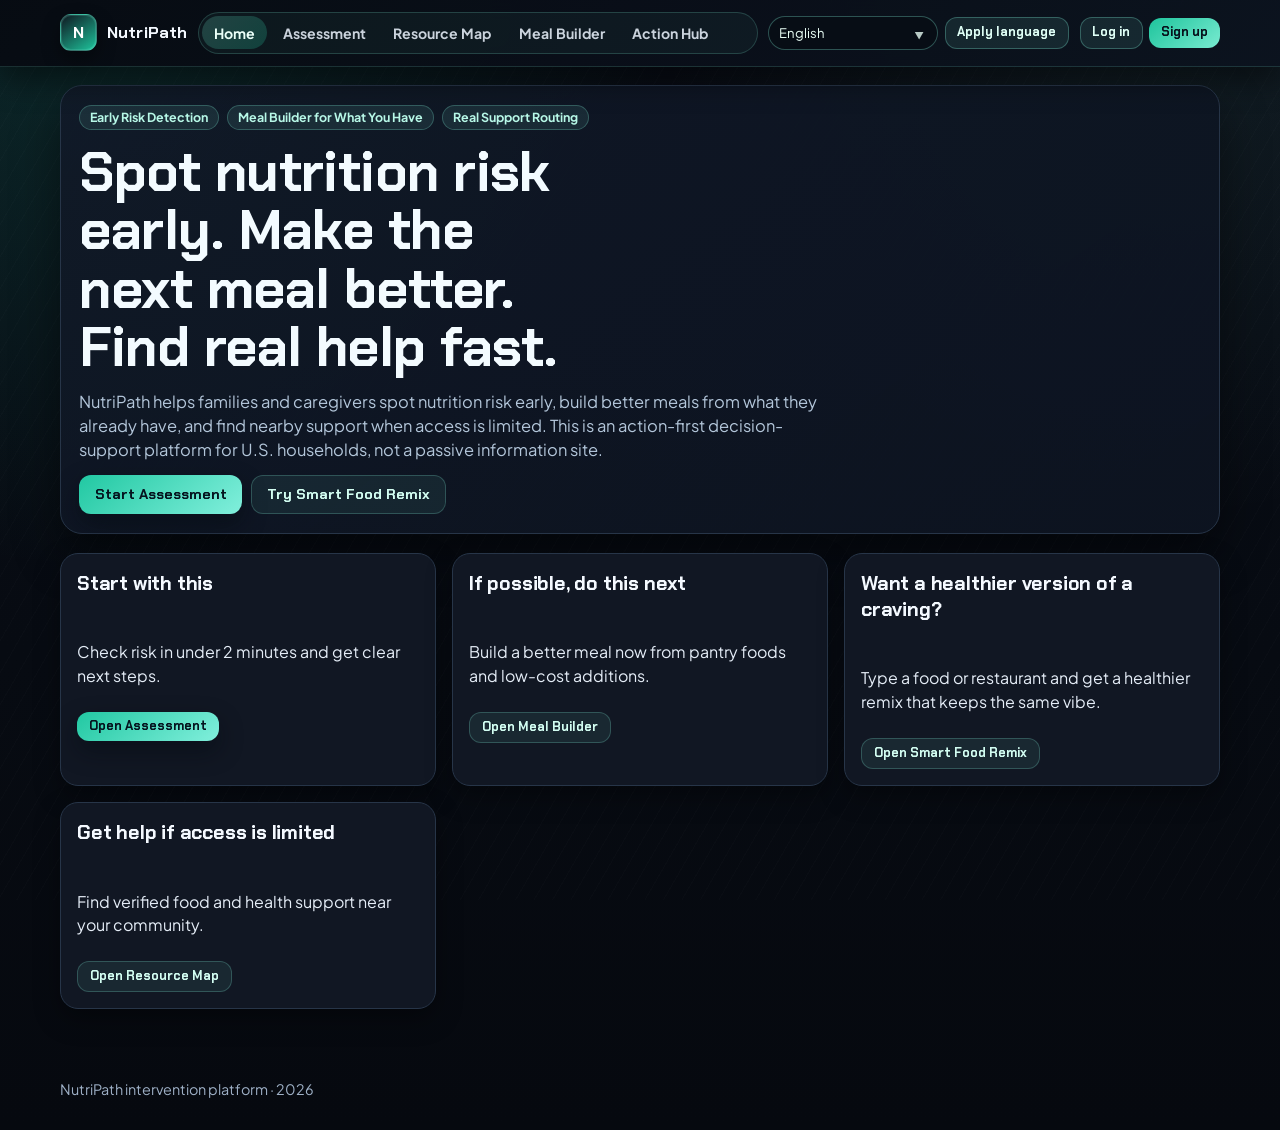
==== commit c9416490: "ux: surface smart food remix with direct entry links" ====
--- a/index.html
+++ b/index.html
@@ -40,7 +40,7 @@
  </p>
  <div class="cta-row">
  <a class="btn btn-primary" href="./assessment.html">Start Assessment</a>
- <a class="btn btn-secondary" href="./meal-builder.html">Open Smart Meal Builder</a>
+ <a class="btn btn-secondary" href="./meal-builder.html?recipeTool=remix#recipe-widget">Try Smart Food Remix</a>
  </div>
  </div>
  </section>
@@ -57,6 +57,11 @@
  <a class="btn btn-secondary btn-small" href="./meal-builder.html">Open Meal Builder</a>
  </article>
  <article class="card quick-action-card">
+ <h3>Want a healthier version of a craving?</h3>
+ <p>Type a food or restaurant and get a healthier remix that keeps the same vibe.</p>
+ <a class="btn btn-secondary btn-small" href="./meal-builder.html?recipeTool=remix#recipe-widget">Open Smart Food Remix</a>
+ </article>
+ <article class="card quick-action-card">
  <h3>Get help if access is limited</h3>
  <p>Find verified food and health support near your community.</p>
  <a class="btn btn-secondary btn-small" href="./map.html">Open Resource Map</a>
--- a/styles.css
+++ b/styles.css
@@ -145,7 +145,8 @@
   min-width: 0;
   display: inline-flex;
   align-items: center;
-  flex-wrap: wrap;
+  flex-wrap: nowrap;
+  overflow-x: auto;
   gap: 0.24rem;
   padding: 0.22rem;
   border-radius: 999px;
@@ -157,6 +158,7 @@
   display: inline-flex;
   align-items: center;
   justify-content: center;
+  white-space: nowrap;
   border-radius: 999px;
   padding: 0.47rem 0.74rem;
   font-size: 0.88rem;
@@ -1264,6 +1266,43 @@
   margin-bottom: 0;
 }
 
+.remix-chat-log {
+  display: grid;
+  gap: 0.44rem;
+  max-height: 290px;
+  overflow-y: auto;
+  padding: 0.2rem;
+}
+
+.remix-msg {
+  max-width: min(92%, 620px);
+  border-radius: 12px;
+  border: 1px solid rgba(124, 234, 211, 0.2);
+  background: rgba(124, 234, 211, 0.08);
+  color: var(--ink);
+  font-size: 0.9rem;
+  padding: 0.5rem 0.62rem;
+}
+
+.remix-msg.user {
+  justify-self: end;
+  border-color: rgba(124, 234, 211, 0.35);
+  background: rgba(124, 234, 211, 0.16);
+}
+
+.recipe-remix-json {
+  margin: 0;
+  border-radius: 10px;
+  border: 1px solid rgba(124, 234, 211, 0.2);
+  background: #0f1724;
+  color: #d8ebff;
+  font-size: 0.82rem;
+  line-height: 1.5;
+  white-space: pre-wrap;
+  overflow-wrap: anywhere;
+  padding: 0.6rem;
+}
+
 .lesson-card-strong {
   display: grid;
   gap: 0.52rem;
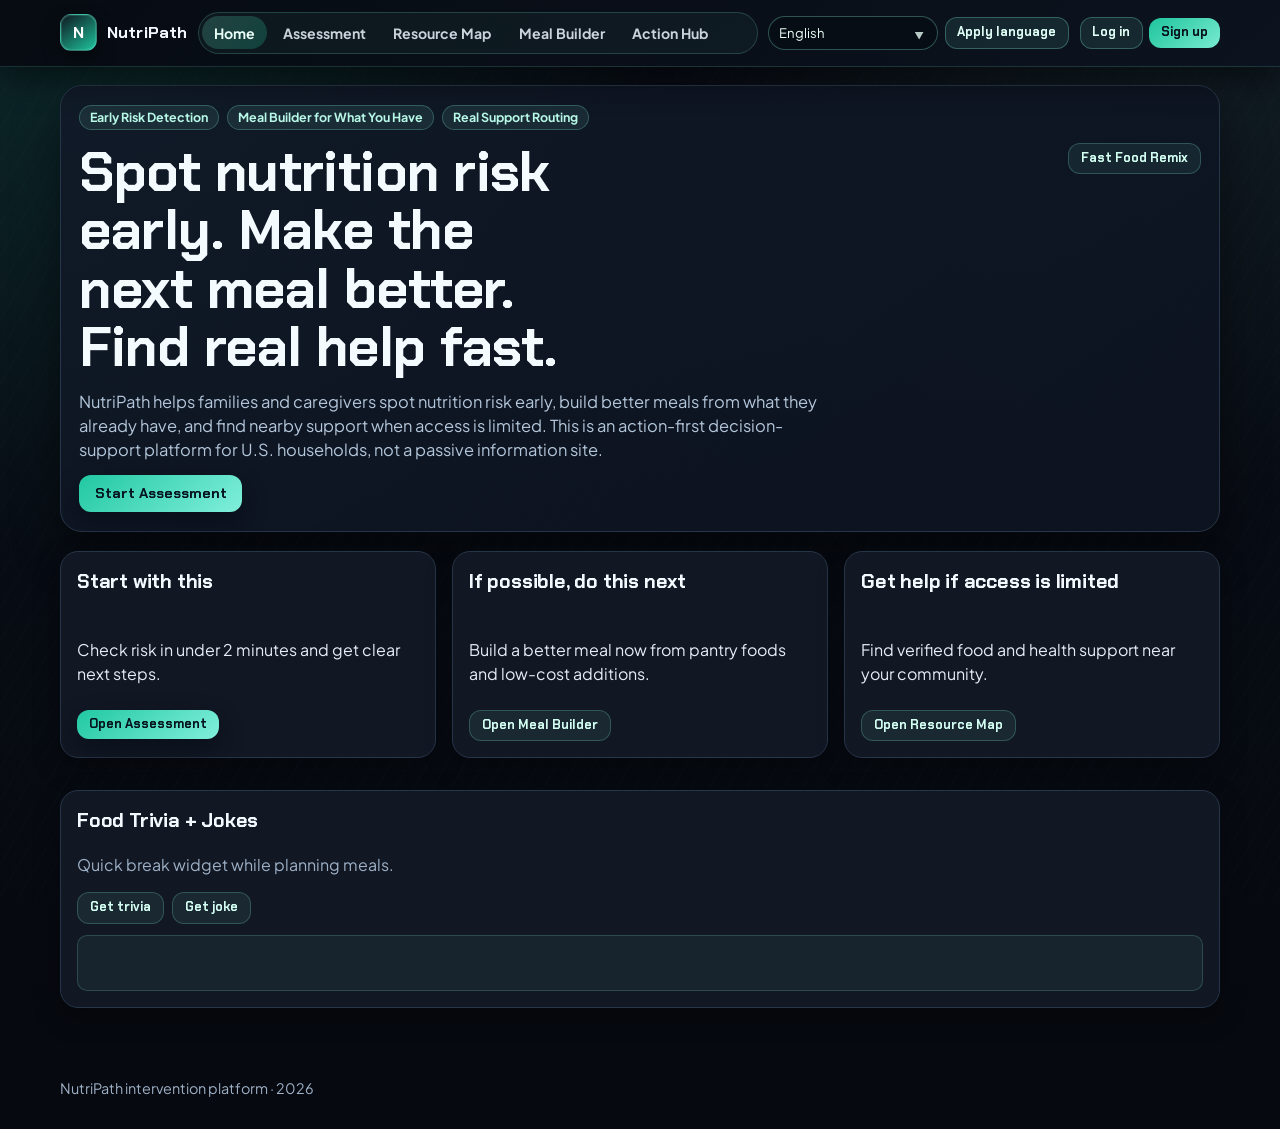
==== commit 7667c07d: "refactor: simplify tools and rebuild fast food remix flow" ====
--- a/index.html
+++ b/index.html
@@ -33,14 +33,16 @@
  <span class="badge">Meal Builder for What You Have</span>
  <span class="badge">Real Support Routing</span>
  </div>
+ <div class="hero-title-row">
  <h1>Spot nutrition risk early. Make the next meal better. Find real help fast.</h1>
+ <a class="btn btn-secondary btn-small" href="./meal-builder.html?recipeTool=remix#recipe-widget">Fast Food Remix</a>
+ </div>
  <p>
  NutriPath helps families and caregivers spot nutrition risk early, build better meals from what they already have, and find nearby support when access is limited.
  This is an action-first decision-support platform for U.S. households, not a passive information site.
  </p>
  <div class="cta-row">
  <a class="btn btn-primary" href="./assessment.html">Start Assessment</a>
- <a class="btn btn-secondary" href="./meal-builder.html?recipeTool=remix#recipe-widget">Try Smart Food Remix</a>
  </div>
  </div>
  </section>
@@ -57,14 +59,21 @@
  <a class="btn btn-secondary btn-small" href="./meal-builder.html">Open Meal Builder</a>
  </article>
  <article class="card quick-action-card">
- <h3>Want a healthier version of a craving?</h3>
- <p>Type a food or restaurant and get a healthier remix that keeps the same vibe.</p>
- <a class="btn btn-secondary btn-small" href="./meal-builder.html?recipeTool=remix#recipe-widget">Open Smart Food Remix</a>
- </article>
- <article class="card quick-action-card">
  <h3>Get help if access is limited</h3>
  <p>Find verified food and health support near your community.</p>
  <a class="btn btn-secondary btn-small" href="./map.html">Open Resource Map</a>
+ </article>
+ </section>
+
+ <section class="section">
+ <article class="card" id="home-fun-widget">
+ <h3>Food Trivia + Jokes</h3>
+ <p class="small-text">Quick break widget while planning meals.</p>
+ <div class="cta-row">
+ <button id="home-trivia-btn" class="btn btn-secondary btn-small" type="button">Get trivia</button>
+ <button id="home-joke-btn" class="btn btn-secondary btn-small" type="button">Get joke</button>
+ </div>
+ <div id="home-fun-result" class="recipe-result" style="margin-top: 0.7rem;"></div>
  </article>
  </section>
 
--- a/styles.css
+++ b/styles.css
@@ -251,6 +251,17 @@
   gap: 0.82rem;
 }
 
+.hero-title-row {
+  display: flex;
+  align-items: flex-start;
+  justify-content: space-between;
+  gap: 0.8rem;
+}
+
+.hero-title-row h1 {
+  margin: 0;
+}
+
 .hero h1 {
   margin: 0;
   line-height: 1.06;
@@ -1266,43 +1277,6 @@
   margin-bottom: 0;
 }
 
-.remix-chat-log {
-  display: grid;
-  gap: 0.44rem;
-  max-height: 290px;
-  overflow-y: auto;
-  padding: 0.2rem;
-}
-
-.remix-msg {
-  max-width: min(92%, 620px);
-  border-radius: 12px;
-  border: 1px solid rgba(124, 234, 211, 0.2);
-  background: rgba(124, 234, 211, 0.08);
-  color: var(--ink);
-  font-size: 0.9rem;
-  padding: 0.5rem 0.62rem;
-}
-
-.remix-msg.user {
-  justify-self: end;
-  border-color: rgba(124, 234, 211, 0.35);
-  background: rgba(124, 234, 211, 0.16);
-}
-
-.recipe-remix-json {
-  margin: 0;
-  border-radius: 10px;
-  border: 1px solid rgba(124, 234, 211, 0.2);
-  background: #0f1724;
-  color: #d8ebff;
-  font-size: 0.82rem;
-  line-height: 1.5;
-  white-space: pre-wrap;
-  overflow-wrap: anywhere;
-  padding: 0.6rem;
-}
-
 .lesson-card-strong {
   display: grid;
   gap: 0.52rem;
@@ -1575,6 +1549,11 @@
     margin-top: 0.95rem;
   }
 
+  .hero-title-row {
+    flex-direction: column;
+    align-items: flex-start;
+  }
+
   .hero-split {
     padding: 0.92rem;
   }
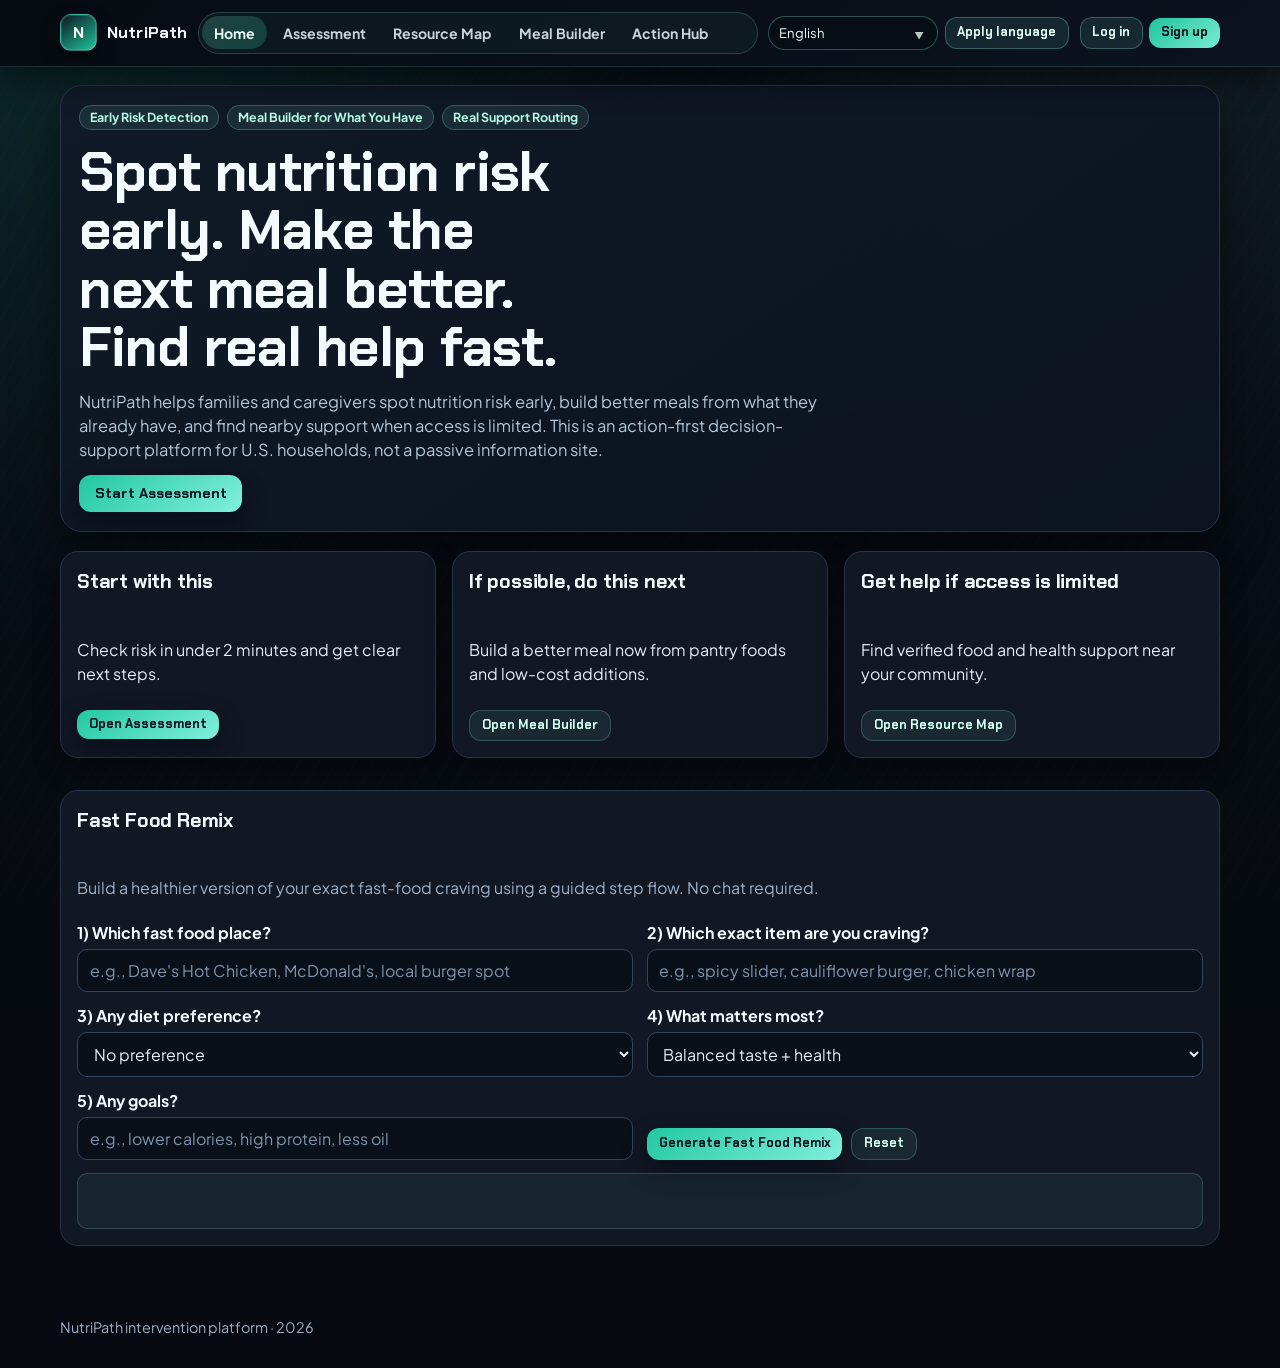
==== commit e3e7d9a1: "feat: embed fast food remix tool directly on homepage" ====
--- a/index.html
+++ b/index.html
@@ -35,7 +35,6 @@
  </div>
  <div class="hero-title-row">
  <h1>Spot nutrition risk early. Make the next meal better. Find real help fast.</h1>
- <a class="btn btn-secondary btn-small" href="./meal-builder.html?recipeTool=remix#recipe-widget">Fast Food Remix</a>
  </div>
  <p>
  NutriPath helps families and caregivers spot nutrition risk early, build better meals from what they already have, and find nearby support when access is limited.
@@ -66,21 +65,59 @@
  </section>
 
  <section class="section">
- <article class="card" id="home-fun-widget">
- <h3>Food Trivia + Jokes</h3>
- <p class="small-text">Quick break widget while planning meals.</p>
+ <div id="recipe-tools-shell">
+ <article class="card recipe-tool">
+ <h3>Fast Food Remix</h3>
+ <p class="small-text">
+ Build a healthier version of your exact fast-food craving using a guided step flow. No chat required.
+ </p>
+ <div class="form-grid">
+ <div class="field">
+ <label for="recipe-remix-restaurant">1) Which fast food place?</label>
+ <input id="recipe-remix-restaurant" placeholder="e.g., Dave's Hot Chicken, McDonald's, local burger spot" />
+ </div>
+ <div class="field">
+ <label for="recipe-remix-item">2) Which exact item are you craving?</label>
+ <input id="recipe-remix-item" placeholder="e.g., spicy slider, cauliflower burger, chicken wrap" />
+ </div>
+ <div class="field">
+ <label for="recipe-remix-diet">3) Any diet preference?</label>
+ <select id="recipe-remix-diet">
+ <option value="none">No preference</option>
+ <option value="vegetarian">Vegetarian</option>
+ <option value="vegan">Vegan</option>
+ </select>
+ </div>
+ <div class="field">
+ <label for="recipe-remix-priority">4) What matters most?</label>
+ <select id="recipe-remix-priority">
+ <option value="balanced">Balanced taste + health</option>
+ <option value="taste">Taste first</option>
+ <option value="health">Health first</option>
+ </select>
+ </div>
+ <div class="field">
+ <label for="recipe-remix-goals">5) Any goals?</label>
+ <input id="recipe-remix-goals" placeholder="e.g., lower calories, high protein, less oil" />
+ </div>
+ <div class="field" style="align-content: end;">
  <div class="cta-row">
- <button id="home-trivia-btn" class="btn btn-secondary btn-small" type="button">Get trivia</button>
- <button id="home-joke-btn" class="btn btn-secondary btn-small" type="button">Get joke</button>
+ <button id="recipe-remix-generate" class="btn btn-primary btn-small" type="button">Generate Fast Food Remix</button>
+ <button id="recipe-remix-reset" class="btn btn-secondary btn-small" type="button">Reset</button>
  </div>
- <div id="home-fun-result" class="recipe-result" style="margin-top: 0.7rem;"></div>
+ </div>
+ </div>
+ <div id="recipe-remix-result" class="recipe-result"></div>
  </article>
+ </div>
  </section>
 
  </main>
 
  <footer class="container footer"><span>NutriPath intervention platform</span> · <span id="year"></span></footer>
 
+ <script src="./runtime-config.js"></script>
  <script src="./app.js"></script>
+ <script src="./learn.js"></script>
  </body>
 </html>
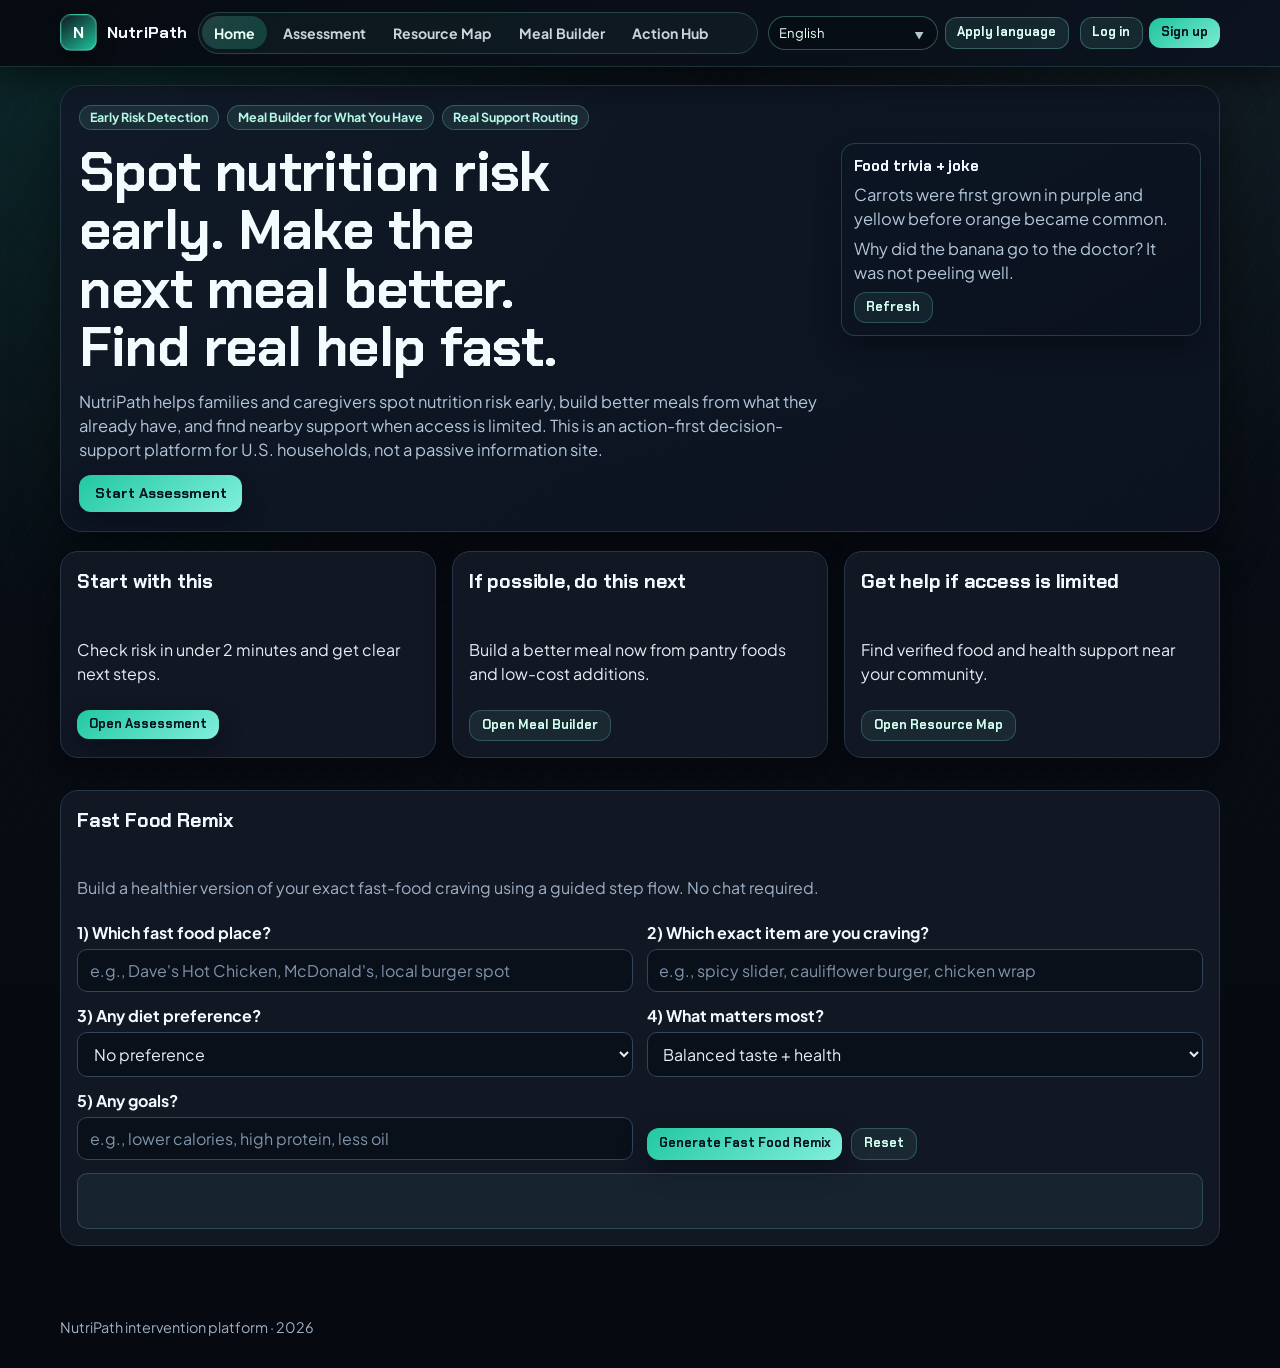
==== commit c7e6faf2: "feat: add hero trivia widget and expand global resource coverage" ====
--- a/index.html
+++ b/index.html
@@ -35,6 +35,12 @@
  </div>
  <div class="hero-title-row">
  <h1>Spot nutrition risk early. Make the next meal better. Find real help fast.</h1>
+ <aside class="hero-inline-widget" id="home-trivia-widget" aria-live="polite">
+ <h3>Food trivia + joke</h3>
+ <p id="home-trivia-text" class="small-text">Loading a quick food fact...</p>
+ <p id="home-joke-text" class="small-text">Loading a quick food joke...</p>
+ <button id="home-trivia-refresh" class="btn btn-secondary btn-small" type="button">Refresh</button>
+ </aside>
  </div>
  <p>
  NutriPath helps families and caregivers spot nutrition risk early, build better meals from what they already have, and find nearby support when access is limited.
--- a/styles.css
+++ b/styles.css
@@ -262,6 +262,32 @@
   margin: 0;
 }
 
+.hero-inline-widget {
+  width: min(360px, 100%);
+  border-radius: var(--radius-sm);
+  border: 1px solid rgba(124, 234, 211, 0.2);
+  background: linear-gradient(150deg, rgba(12, 22, 35, 0.96) 0%, rgba(11, 18, 30, 0.98) 100%);
+  box-shadow: 0 12px 28px rgba(0, 0, 0, 0.32);
+  padding: 0.75rem;
+  display: grid;
+  gap: 0.42rem;
+}
+
+.hero-inline-widget h3 {
+  margin: 0;
+  font-size: 0.95rem;
+}
+
+.hero-inline-widget p {
+  margin: 0;
+  color: #b9ccdd;
+  font-size: 0.86rem;
+}
+
+.hero-inline-widget .btn {
+  justify-self: start;
+}
+
 .hero h1 {
   margin: 0;
   line-height: 1.06;
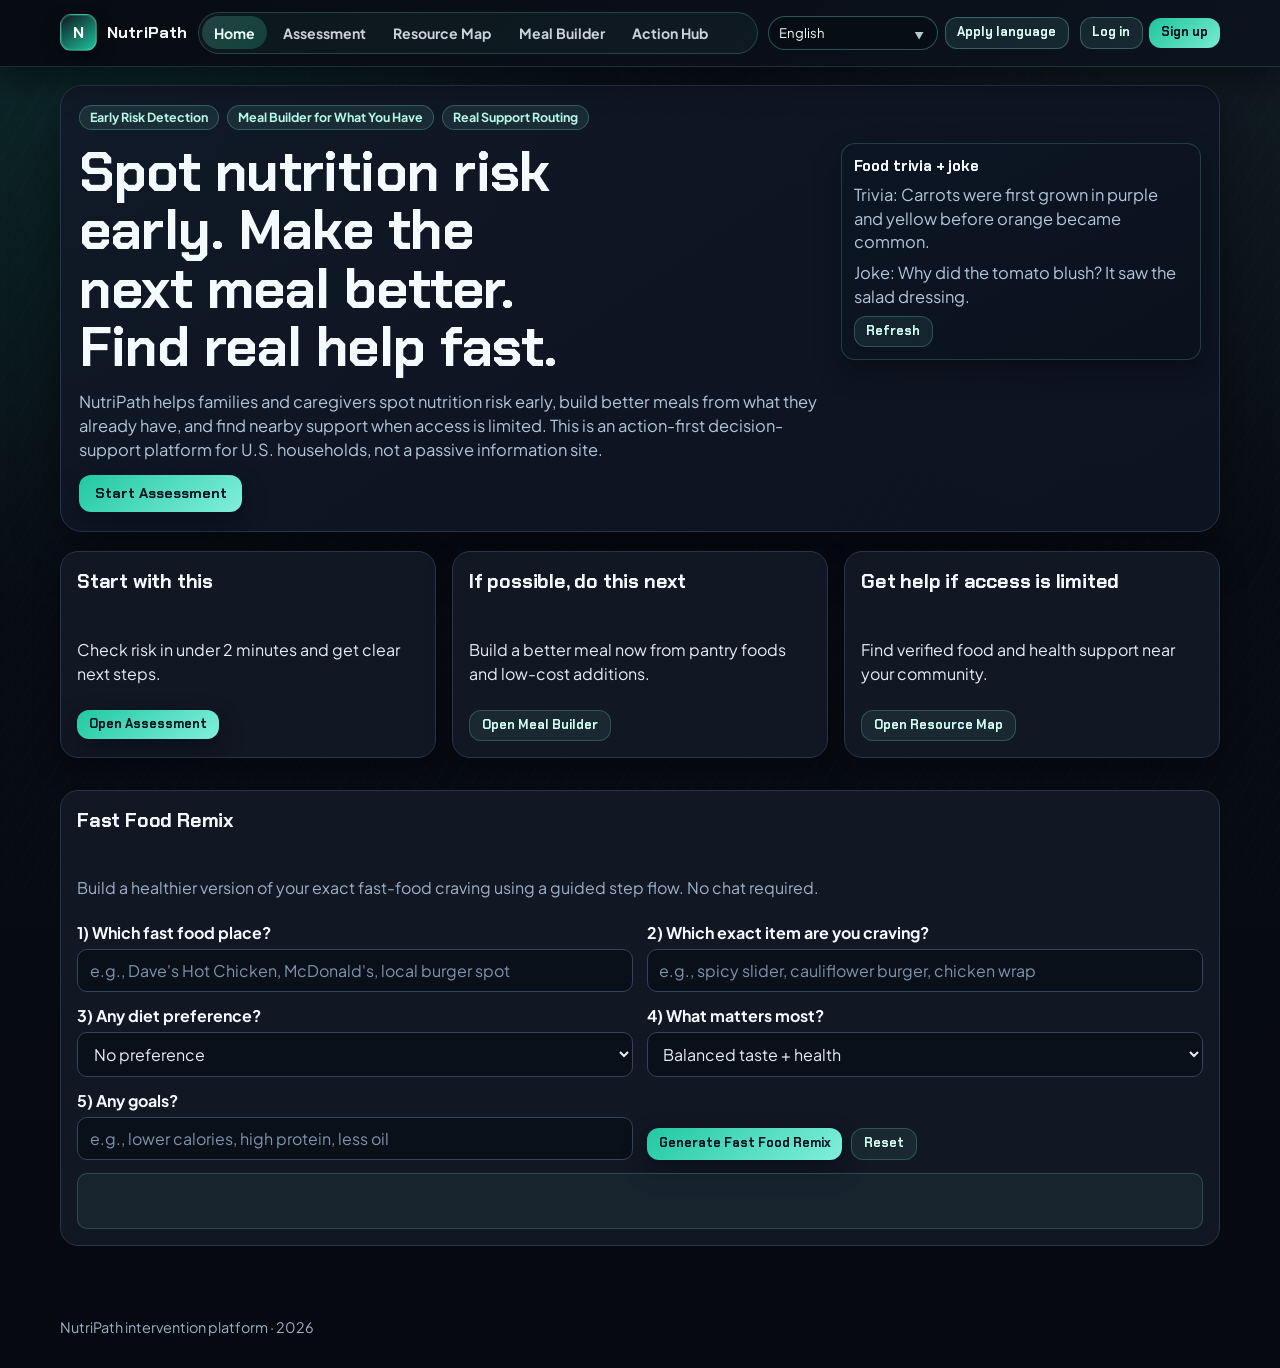
==== commit cbd40243: "fix: ensure homepage widget shows distinct trivia and joke" ====
--- a/index.html
+++ b/index.html
@@ -37,8 +37,8 @@
  <h1>Spot nutrition risk early. Make the next meal better. Find real help fast.</h1>
  <aside class="hero-inline-widget" id="home-trivia-widget" aria-live="polite">
  <h3>Food trivia + joke</h3>
- <p id="home-trivia-text" class="small-text">Loading a quick food fact...</p>
- <p id="home-joke-text" class="small-text">Loading a quick food joke...</p>
+ <p id="home-trivia-text" class="small-text">Trivia: loading a quick food fact...</p>
+ <p id="home-joke-text" class="small-text">Joke: loading a quick food joke...</p>
  <button id="home-trivia-refresh" class="btn btn-secondary btn-small" type="button">Refresh</button>
  </aside>
  </div>
